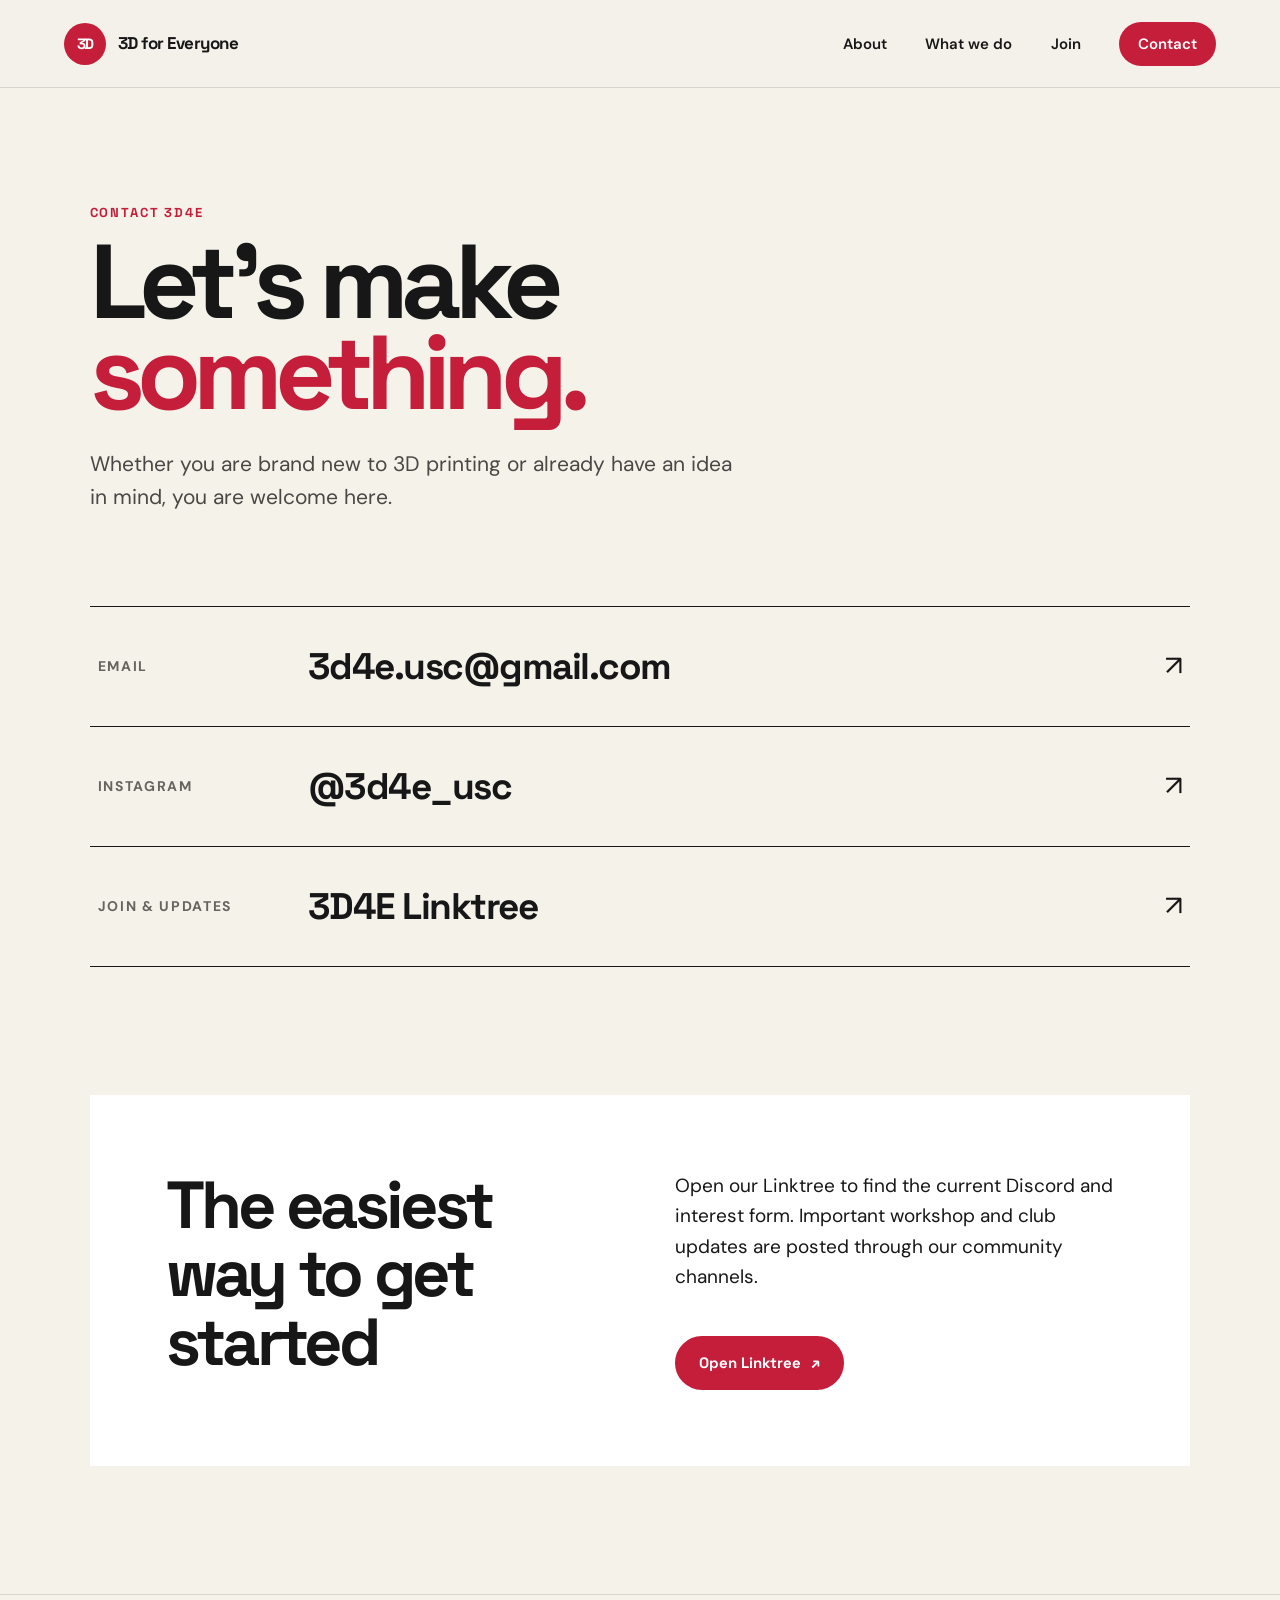
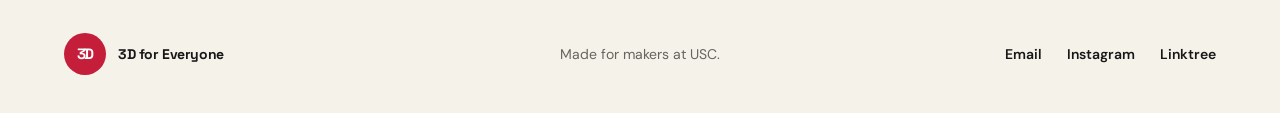
==== contact.html @ c7e0b7c1 "Updated Code" ====
<!doctype html>
<html lang="en">
<head>
  <meta charset="utf-8">
  <meta name="viewport" content="width=device-width, initial-scale=1">
  <meta name="description" content="Contact and join 3D for Everyone at USC.">
  <title>Contact | 3D for Everyone at USC</title>
  <link rel="preconnect" href="https://fonts.googleapis.com">
  <link rel="preconnect" href="https://fonts.gstatic.com" crossorigin>
  <link href="https://fonts.googleapis.com/css2?family=DM+Sans:wght@400;500;600;700&family=Space+Grotesk:wght@500;600;700&display=swap" rel="stylesheet">
  <link rel="stylesheet" href="styles.css">
</head>
<body>
  <header class="site-header">
    <a class="brand" href="index.html" aria-label="3D for Everyone home">
      <span class="brand-mark" aria-hidden="true">3D</span>
      <span>3D for Everyone</span>
    </a>
    <nav aria-label="Main navigation">
      <a href="index.html#about">About</a>
      <a href="index.html#what-we-do">What we do</a>
      <a href="index.html#join">Join</a>
      <a class="nav-cta active" href="contact.html" aria-current="page">Contact</a>
    </nav>
  </header>

  <main class="contact-main">
    <section class="contact-hero">
      <p class="eyebrow">Contact 3D4E</p>
      <h1>Let’s make<br><span>something.</span></h1>
      <p>Whether you are brand new to 3D printing or already have an idea in mind, you are welcome here.</p>
    </section>

    <section class="contact-grid" aria-label="Contact options">
      <a class="contact-card" href="mailto:3d4e.usc@gmail.com">
        <span class="contact-label">Email</span>
        <strong>3d4e.usc@gmail.com</strong>
        <span class="arrow" aria-hidden="true">↗</span>
      </a>
      <a class="contact-card" href="https://www.instagram.com/3d4e_usc/" target="_blank" rel="noopener noreferrer">
        <span class="contact-label">Instagram</span>
        <strong>@3d4e_usc</strong>
        <span class="arrow" aria-hidden="true">↗</span>
      </a>
      <a class="contact-card" href="https://linktr.ee/3d4e_at_usc" target="_blank" rel="noopener noreferrer">
        <span class="contact-label">Join & updates</span>
        <strong>3D4E Linktree</strong>
        <span class="arrow" aria-hidden="true">↗</span>
      </a>
    </section>

    <section class="contact-note">
      <h2>The easiest way to get started</h2>
      <p>Open our Linktree to find the current Discord and interest form. Important workshop and club updates are posted through our community channels.</p>
      <a class="button button-primary" href="https://linktr.ee/3d4e_at_usc" target="_blank" rel="noopener noreferrer">Open Linktree <span aria-hidden="true">↗</span></a>
    </section>
  </main>

  <footer>
    <a class="brand footer-brand" href="index.html"><span class="brand-mark" aria-hidden="true">3D</span><span>3D for Everyone</span></a>
    <p>Made for makers at USC.</p>
    <div class="footer-links">
      <a href="mailto:3d4e.usc@gmail.com">Email</a>
      <a href="https://www.instagram.com/3d4e_usc/" target="_blank" rel="noopener noreferrer">Instagram</a>
      <a href="https://linktr.ee/3d4e_at_usc" target="_blank" rel="noopener noreferrer">Linktree</a>
    </div>
  </footer>
</body>
</html>
---- styles.css ----
:root {
  --red: #c41e3a;
  --red-bright: #e42d3e;
  --ink: #171717;
  --cream: #f5f2ea;
  --white: #ffffff;
  --line: #d9d5cc;
  --muted: #66645f;
}

* { box-sizing: border-box; }
html { scroll-behavior: smooth; }
body {
  margin: 0;
  background: var(--cream);
  color: var(--ink);
  font-family: "DM Sans", Arial, sans-serif;
  font-size: 17px;
  line-height: 1.6;
}

a { color: inherit; }
h1, h2, h3, p { margin-top: 0; }
h1, h2, h3, .brand, .button { font-family: "Space Grotesk", Arial, sans-serif; }

.site-header {
  min-height: 88px;
  padding: 20px clamp(24px, 5vw, 76px);
  display: flex;
  align-items: center;
  justify-content: space-between;
  gap: 24px;
  border-bottom: 1px solid var(--line);
  background: rgba(245, 242, 234, .95);
}

.brand {
  display: inline-flex;
  align-items: center;
  gap: 12px;
  color: var(--ink);
  font-weight: 700;
  text-decoration: none;
  letter-spacing: -.03em;
}

.brand-mark {
  width: 42px;
  height: 42px;
  display: grid;
  place-items: center;
  color: var(--white);
  background: var(--red);
  font-size: 15px;
  border-radius: 50%;
  letter-spacing: -.08em;
}

nav { display: flex; align-items: center; gap: clamp(18px, 3vw, 42px); }
nav a { font-weight: 600; text-decoration: none; font-size: 15px; }
nav a:not(.nav-cta):hover { color: var(--red); }
.nav-cta { padding: 10px 19px; color: var(--white); background: var(--ink); border-radius: 999px; }
.nav-cta:hover, .nav-cta.active { background: var(--red); }

.hero {
  min-height: calc(100vh - 88px);
  display: grid;
  grid-template-columns: 1.08fr .92fr;
}

.hero-copy {
  padding: clamp(64px, 9vw, 130px) clamp(30px, 7vw, 104px);
  display: flex;
  flex-direction: column;
  justify-content: center;
}

.eyebrow, .section-number {
  color: var(--red);
  font-family: "Space Grotesk", Arial, sans-serif;
  font-size: 13px;
  font-weight: 700;
  letter-spacing: .14em;
  text-transform: uppercase;
}

.hero h1, .contact-hero h1 {
  margin-bottom: 28px;
  font-size: clamp(58px, 8.2vw, 124px);
  line-height: .87;
  letter-spacing: -.075em;
}

.hero h1 span, .contact-hero h1 span { color: var(--red); }
.hero-lede { max-width: 630px; color: #484743; font-size: clamp(18px, 2vw, 23px); line-height: 1.45; }
.button-row { margin-top: 18px; display: flex; flex-wrap: wrap; gap: 12px; }

.button {
  display: inline-flex;
  align-items: center;
  justify-content: center;
  gap: 10px;
  min-height: 52px;
  padding: 13px 22px;
  border: 2px solid var(--ink);
  border-radius: 999px;
  font-size: 15px;
  font-weight: 700;
  text-decoration: none;
  transition: transform .18s ease, background .18s ease;
}
.button:hover { transform: translateY(-2px); }
.button-primary { border-color: var(--red); color: var(--white); background: var(--red); }
.button-primary:hover { background: #a9152e; }
.button-secondary { background: transparent; }
.button-secondary:hover { color: var(--white); background: var(--ink); }

.hero-art {
  min-height: 650px;
  position: relative;
  overflow: hidden;
  display: grid;
  place-items: center;
  background: var(--red);
}
.hero-art::before, .hero-art::after {
  content: "";
  position: absolute;
  width: 320px;
  height: 320px;
  border: 1px solid rgba(255,255,255,.28);
  border-radius: 50%;
}
.hero-art::before { top: -125px; right: -90px; }
.hero-art::after { bottom: -160px; left: -90px; width: 420px; height: 420px; }
.hero-art > p { position: absolute; right: 32px; bottom: 22px; color: rgba(255,255,255,.8); font-size: 13px; letter-spacing: .08em; text-transform: uppercase; }

.printer-frame {
  width: min(70%, 420px);
  aspect-ratio: .84;
  position: relative;
  border: 16px solid var(--ink);
  border-top-width: 26px;
  box-shadow: 22px 24px 0 rgba(0,0,0,.12);
}
.printer-top { position: absolute; left: 8%; right: 8%; top: 5%; height: 3%; background: var(--white); opacity: .8; }
.printer-rail { position: absolute; left: 0; right: 0; top: 30%; height: 13px; background: var(--ink); }
.printer-head { position: absolute; left: 42%; top: 25%; width: 60px; height: 66px; background: var(--ink); }
.printer-head::after { content: ""; position: absolute; left: 26px; top: 100%; width: 8px; height: 50px; background: var(--ink); }
.printer-bed { position: absolute; left: 8%; right: 8%; bottom: 11%; height: 16px; background: var(--ink); transform: perspective(100px) rotateX(8deg); }
.print-object { position: absolute; left: 28%; right: 28%; bottom: calc(11% + 16px); height: 26%; display: grid; grid-template-columns: 1fr 1fr; gap: 5px; }
.print-object span { background: var(--white); }
.print-object span:first-child { border-radius: 30px 0 0; }
.print-object span:nth-child(2) { border-radius: 0 30px 0 0; }

.section { padding: clamp(72px, 10vw, 150px) clamp(24px, 7vw, 104px); }
.intro { display: grid; grid-template-columns: minmax(180px, .45fr) 1.55fr; gap: 48px; border-bottom: 1px solid var(--line); }
.intro h2, .section-heading h2, .lab-copy h2, .join-section h2, .contact-note h2 {
  margin-bottom: 30px;
  font-size: clamp(38px, 5.2vw, 72px);
  line-height: 1.03;
  letter-spacing: -.055em;
}
.intro > div p { max-width: 900px; font-size: clamp(20px, 2.3vw, 29px); line-height: 1.5; }

.activities { background: var(--white); }
.section-heading { display: grid; grid-template-columns: minmax(180px, .45fr) 1.55fr; gap: 48px; align-items: start; }
.card-grid { margin-top: 50px; display: grid; grid-template-columns: repeat(3, 1fr); gap: 16px; }
.info-card { min-height: 460px; padding: clamp(28px, 3.5vw, 48px); display: flex; flex-direction: column; border: 1px solid var(--line); }
.card-icon { font-family: "Space Grotesk", sans-serif; font-size: 13px; font-weight: 700; opacity: .72; }
.info-card h3 { margin: auto 0 20px; font-size: clamp(26px, 2.8vw, 39px); line-height: 1.05; letter-spacing: -.045em; }
.info-card p { font-size: 16px; }
.card-note { margin-top: auto; padding-top: 24px; border-top: 1px solid currentColor; opacity: .76; }
.red-card { color: var(--white); background: var(--red); border-color: var(--red); }
.dark-card { color: var(--white); background: var(--ink); border-color: var(--ink); }
.light-card { background: var(--cream); }

.lab-section { display: grid; grid-template-columns: .9fr 1.1fr; gap: clamp(50px, 9vw, 140px); align-items: center; }
.lab-stat { min-height: 540px; padding: 36px; display: flex; flex-direction: column; justify-content: center; color: var(--white); background: var(--ink); }
.lab-stat strong { color: var(--red-bright); font-family: "Space Grotesk", sans-serif; font-size: clamp(110px, 16vw, 220px); line-height: .8; letter-spacing: -.08em; }
.lab-stat span { max-width: 230px; margin-top: 34px; font-family: "Space Grotesk", sans-serif; font-size: 24px; font-weight: 600; line-height: 1.15; }
.lab-copy > p:not(.section-number) { max-width: 660px; font-size: 19px; }
.check-list { padding: 0; margin: 34px 0 0; display: grid; grid-template-columns: 1fr 1fr; gap: 14px 28px; list-style: none; }
.check-list li { padding: 13px 0 13px 26px; position: relative; border-top: 1px solid var(--line); }
.check-list li::before { content: "+"; position: absolute; left: 0; color: var(--red); font-weight: 700; }

.join-section { padding: clamp(72px, 10vw, 150px) clamp(24px, 7vw, 104px); display: grid; grid-template-columns: 1.25fr .75fr; gap: 70px; color: var(--white); background: var(--red); }
.join-section .eyebrow { color: var(--white); opacity: .8; }
.join-section h2 { margin-bottom: 0; }
.join-details ul { margin: 0 0 36px; padding: 0; list-style: none; }
.join-details li { padding: 12px 0; border-bottom: 1px solid rgba(255,255,255,.35); font-weight: 600; }
.button-light { color: var(--ink); background: var(--white); border-color: var(--white); }
.button-light:hover { color: var(--white); background: var(--ink); border-color: var(--ink); }

footer { padding: 38px clamp(24px, 5vw, 76px); display: grid; grid-template-columns: 1fr auto 1fr; align-items: center; gap: 30px; border-top: 1px solid var(--line); font-size: 14px; }
footer p { margin: 0; color: var(--muted); }
.footer-links { display: flex; justify-content: flex-end; gap: 25px; }
.footer-links a { font-weight: 600; text-decoration: none; }
.footer-links a:hover { color: var(--red); }

.contact-main { min-height: calc(100vh - 88px); }
.contact-hero { padding: clamp(70px, 9vw, 130px) clamp(24px, 7vw, 104px) 70px; }
.contact-hero h1 { max-width: 950px; }
.contact-hero > p:last-child { max-width: 650px; font-size: 21px; color: #494844; }
.contact-grid { margin: 0 clamp(24px, 7vw, 104px); border-top: 1px solid var(--ink); }
.contact-card { min-height: 120px; padding: 25px 8px; display: grid; grid-template-columns: 180px 1fr auto; align-items: center; gap: 30px; border-bottom: 1px solid var(--ink); text-decoration: none; transition: color .2s, padding .2s; }
.contact-card:hover { padding-left: 20px; color: var(--red); }
.contact-label { color: var(--muted); font-size: 14px; font-weight: 700; text-transform: uppercase; letter-spacing: .12em; }
.contact-card strong { font-family: "Space Grotesk", sans-serif; font-size: clamp(22px, 3vw, 37px); letter-spacing: -.04em; }
.arrow { font-size: 28px; }
.contact-note { margin: clamp(80px, 10vw, 145px) clamp(24px, 7vw, 104px); padding: clamp(36px, 6vw, 76px); display: grid; grid-template-columns: 1fr 1fr; gap: 25px 70px; align-items: start; background: var(--white); }
.contact-note h2 { grid-row: span 2; margin: 0; }
.contact-note p { font-size: 19px; }
.contact-note .button { justify-self: start; }

@media (max-width: 900px) {
  .hero { grid-template-columns: 1fr; }
  .hero-art { min-height: 600px; }
  .intro, .section-heading, .lab-section, .join-section, .contact-note { grid-template-columns: 1fr; }
  .card-grid { grid-template-columns: 1fr; }
  .info-card { min-height: 360px; }
  .check-list { grid-template-columns: 1fr; }
  footer { grid-template-columns: 1fr; }
  .footer-links { justify-content: flex-start; }
  .contact-note h2 { grid-row: auto; }
}

@media (max-width: 650px) {
  body { font-size: 16px; }
  .site-header { align-items: flex-start; flex-direction: column; }
  nav { width: 100%; overflow-x: auto; gap: 22px; padding-bottom: 2px; }
  nav a { white-space: nowrap; }
  .hero { min-height: auto; }
  .hero-copy { padding-top: 70px; padding-bottom: 75px; }
  .hero-art { min-height: 480px; }
  .printer-frame { width: 72%; border-width: 12px; border-top-width: 20px; }
  .intro, .section-heading { gap: 14px; }
  .lab-stat { min-height: 390px; }
  .join-section { gap: 45px; }
  .contact-card { grid-template-columns: 1fr auto; gap: 4px 16px; }
  .contact-label { grid-column: 1 / -1; }
  .footer-brand span:last-child { display: inline; }
}

@media (prefers-reduced-motion: reduce) {
  html { scroll-behavior: auto; }
  .button, .contact-card { transition: none; }
}
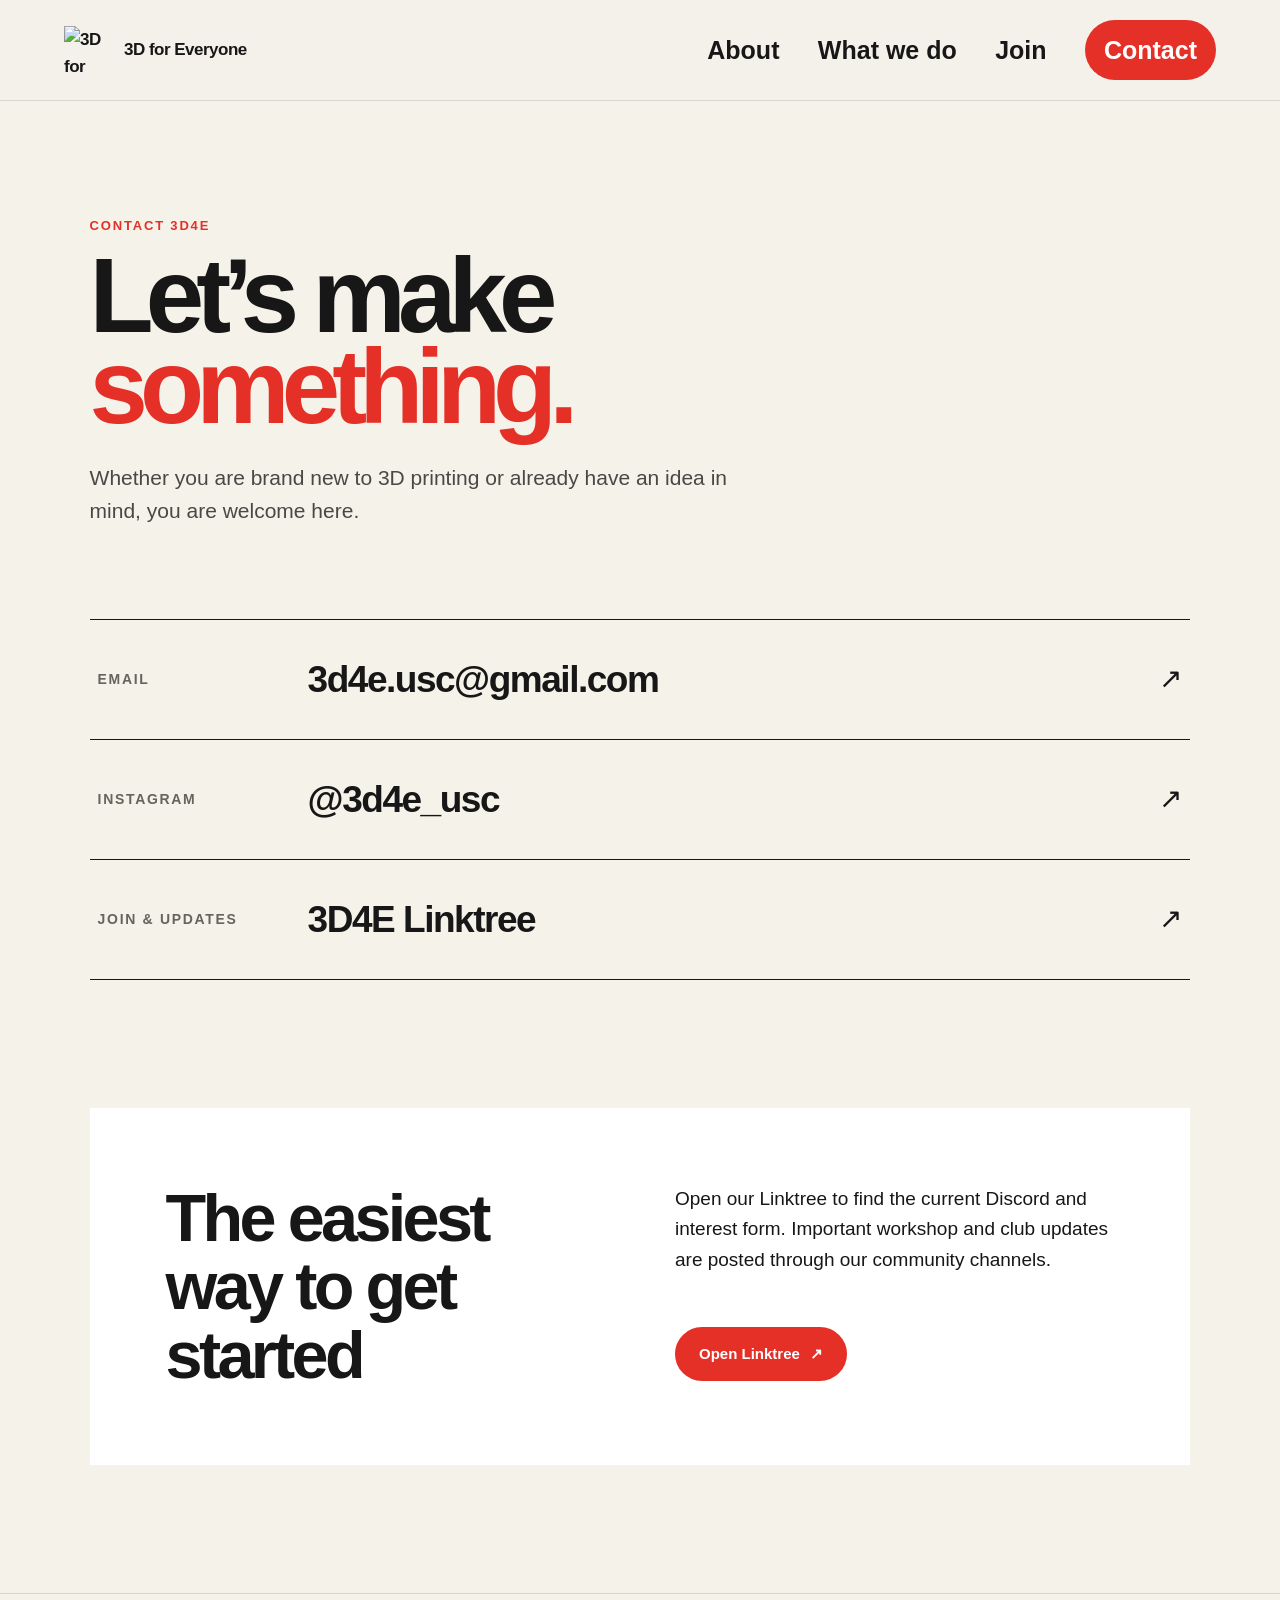
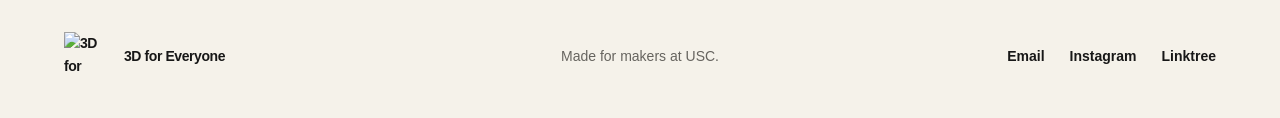
==== commit 8b9f27da: "Updated Logo" ====
--- a/contact.html
+++ b/contact.html
@@ -5,15 +5,12 @@
   <meta name="viewport" content="width=device-width, initial-scale=1">
   <meta name="description" content="Contact and join 3D for Everyone at USC.">
   <title>Contact | 3D for Everyone at USC</title>
-  <link rel="preconnect" href="https://fonts.googleapis.com">
-  <link rel="preconnect" href="https://fonts.gstatic.com" crossorigin>
-  <link href="https://fonts.googleapis.com/css2?family=DM+Sans:wght@400;500;600;700&family=Space+Grotesk:wght@500;600;700&display=swap" rel="stylesheet">
   <link rel="stylesheet" href="styles.css">
 </head>
 <body>
   <header class="site-header">
     <a class="brand" href="index.html" aria-label="3D for Everyone home">
-      <span class="brand-mark" aria-hidden="true">3D</span>
+      <img class="brand-logo" src="images/logo.png" alt="3D for Everyone logo">
       <span>3D for Everyone</span>
     </a>
     <nav aria-label="Main navigation">
@@ -57,7 +54,7 @@
   </main>
 
   <footer>
-    <a class="brand footer-brand" href="index.html"><span class="brand-mark" aria-hidden="true">3D</span><span>3D for Everyone</span></a>
+    <a class="brand footer-brand" href="index.html"><img class="brand-logo" src="images/logo.png" alt="3D for Everyone logo"><span>3D for Everyone</span></a>
     <p>Made for makers at USC.</p>
     <div class="footer-links">
       <a href="mailto:3d4e.usc@gmail.com">Email</a>
--- a/styles.css
+++ b/styles.css
@@ -1,6 +1,6 @@
 :root {
-  --red: #c41e3a;
-  --red-bright: #e42d3e;
+  --red: #e43027;
+  --red-bright: #e33229;
   --ink: #171717;
   --cream: #f5f2ea;
   --white: #ffffff;
@@ -8,8 +8,14 @@
   --muted: #66645f;
 }
 
-* { box-sizing: border-box; }
-html { scroll-behavior: smooth; }
+* {
+  box-sizing: border-box;
+}
+
+html {
+  scroll-behavior: smooth;
+}
+
 body {
   margin: 0;
   background: var(--cream);
@@ -19,9 +25,24 @@
   line-height: 1.6;
 }
 
-a { color: inherit; }
-h1, h2, h3, p { margin-top: 0; }
-h1, h2, h3, .brand, .button { font-family: "Space Grotesk", Arial, sans-serif; }
+a {
+  color: inherit;
+}
+
+h1,
+h2,
+h3,
+p {
+  margin-top: 0;
+}
+
+h1,
+h2,
+h3,
+.brand,
+.button {
+  font-family: "Space Grotesk", Arial, sans-serif;
+}
 
 .site-header {
   min-height: 88px;
@@ -56,11 +77,39 @@
   letter-spacing: -.08em;
 }
 
-nav { display: flex; align-items: center; gap: clamp(18px, 3vw, 42px); }
-nav a { font-weight: 600; text-decoration: none; font-size: 15px; }
-nav a:not(.nav-cta):hover { color: var(--red); }
-.nav-cta { padding: 10px 19px; color: var(--white); background: var(--ink); border-radius: 999px; }
-.nav-cta:hover, .nav-cta.active { background: var(--red); }
+.brand-logo {
+  width: 48px;
+  height: 48px;
+  object-fit: contain;
+}
+
+nav {
+  display: flex;
+  align-items: center;
+  gap: clamp(18px, 3vw, 42px);
+}
+
+nav a {
+  font-weight: 600;
+  text-decoration: none;
+  font-size: 25px;
+}
+
+nav a:not(.nav-cta):hover {
+  color: var(--red);
+}
+
+.nav-cta {
+  padding: 10px 19px;
+  color: var(--white);
+  background: var(--ink);
+  border-radius: 999px;
+}
+
+.nav-cta:hover,
+.nav-cta.active {
+  background: var(--red);
+}
 
 .hero {
   min-height: calc(100vh - 88px);
@@ -75,7 +124,8 @@
   justify-content: center;
 }
 
-.eyebrow, .section-number {
+.eyebrow,
+.section-number {
   color: var(--red);
   font-family: "Space Grotesk", Arial, sans-serif;
   font-size: 13px;
@@ -84,16 +134,32 @@
   text-transform: uppercase;
 }
 
-.hero h1, .contact-hero h1 {
+.hero h1,
+.contact-hero h1 {
   margin-bottom: 28px;
   font-size: clamp(58px, 8.2vw, 124px);
   line-height: .87;
   letter-spacing: -.075em;
 }
 
-.hero h1 span, .contact-hero h1 span { color: var(--red); }
-.hero-lede { max-width: 630px; color: #484743; font-size: clamp(18px, 2vw, 23px); line-height: 1.45; }
-.button-row { margin-top: 18px; display: flex; flex-wrap: wrap; gap: 12px; }
+.hero h1 span,
+.contact-hero h1 span {
+  color: var(--red);
+}
+
+.hero-lede {
+  max-width: 630px;
+  color: #484743;
+  font-size: clamp(18px, 2vw, 23px);
+  line-height: 1.45;
+}
+
+.button-row {
+  margin-top: 18px;
+  display: flex;
+  flex-wrap: wrap;
+  gap: 12px;
+}
 
 .button {
   display: inline-flex;
@@ -109,11 +175,29 @@
   text-decoration: none;
   transition: transform .18s ease, background .18s ease;
 }
-.button:hover { transform: translateY(-2px); }
-.button-primary { border-color: var(--red); color: var(--white); background: var(--red); }
-.button-primary:hover { background: #a9152e; }
-.button-secondary { background: transparent; }
-.button-secondary:hover { color: var(--white); background: var(--ink); }
+
+.button:hover {
+  transform: translateY(-2px);
+}
+
+.button-primary {
+  border-color: var(--red);
+  color: var(--white);
+  background: var(--red);
+}
+
+.button-primary:hover {
+  background: #a9152e;
+}
+
+.button-secondary {
+  background: transparent;
+}
+
+.button-secondary:hover {
+  color: var(--white);
+  background: var(--ink);
+}
 
 .hero-art {
   min-height: 650px;
@@ -123,17 +207,38 @@
   place-items: center;
   background: var(--red);
 }
-.hero-art::before, .hero-art::after {
+
+.hero-art::before,
+.hero-art::after {
   content: "";
   position: absolute;
   width: 320px;
   height: 320px;
-  border: 1px solid rgba(255,255,255,.28);
+  border: 1px solid rgba(255, 255, 255, .28);
   border-radius: 50%;
 }
-.hero-art::before { top: -125px; right: -90px; }
-.hero-art::after { bottom: -160px; left: -90px; width: 420px; height: 420px; }
-.hero-art > p { position: absolute; right: 32px; bottom: 22px; color: rgba(255,255,255,.8); font-size: 13px; letter-spacing: .08em; text-transform: uppercase; }
+
+.hero-art::before {
+  top: -125px;
+  right: -90px;
+}
+
+.hero-art::after {
+  bottom: -160px;
+  left: -90px;
+  width: 420px;
+  height: 420px;
+}
+
+.hero-art>p {
+  position: absolute;
+  right: 32px;
+  bottom: 22px;
+  color: rgba(255, 255, 255, .8);
+  font-size: 13px;
+  letter-spacing: .08em;
+  text-transform: uppercase;
+}
 
 .printer-frame {
   width: min(70%, 420px);
@@ -141,108 +246,506 @@
   position: relative;
   border: 16px solid var(--ink);
   border-top-width: 26px;
-  box-shadow: 22px 24px 0 rgba(0,0,0,.12);
-}
-.printer-top { position: absolute; left: 8%; right: 8%; top: 5%; height: 3%; background: var(--white); opacity: .8; }
-.printer-rail { position: absolute; left: 0; right: 0; top: 30%; height: 13px; background: var(--ink); }
-.printer-head { position: absolute; left: 42%; top: 25%; width: 60px; height: 66px; background: var(--ink); }
-.printer-head::after { content: ""; position: absolute; left: 26px; top: 100%; width: 8px; height: 50px; background: var(--ink); }
-.printer-bed { position: absolute; left: 8%; right: 8%; bottom: 11%; height: 16px; background: var(--ink); transform: perspective(100px) rotateX(8deg); }
-.print-object { position: absolute; left: 28%; right: 28%; bottom: calc(11% + 16px); height: 26%; display: grid; grid-template-columns: 1fr 1fr; gap: 5px; }
-.print-object span { background: var(--white); }
-.print-object span:first-child { border-radius: 30px 0 0; }
-.print-object span:nth-child(2) { border-radius: 0 30px 0 0; }
-
-.section { padding: clamp(72px, 10vw, 150px) clamp(24px, 7vw, 104px); }
-.intro { display: grid; grid-template-columns: minmax(180px, .45fr) 1.55fr; gap: 48px; border-bottom: 1px solid var(--line); }
-.intro h2, .section-heading h2, .lab-copy h2, .join-section h2, .contact-note h2 {
+  box-shadow: 22px 24px 0 rgba(0, 0, 0, .12);
+}
+
+.printer-top {
+  position: absolute;
+  left: 8%;
+  right: 8%;
+  top: 5%;
+  height: 3%;
+  background: var(--white);
+  opacity: .8;
+}
+
+.printer-rail {
+  position: absolute;
+  left: 0;
+  right: 0;
+  top: 30%;
+  height: 13px;
+  background: var(--ink);
+}
+
+.printer-head {
+  position: absolute;
+  left: 42%;
+  top: 25%;
+  width: 60px;
+  height: 66px;
+  background: var(--ink);
+}
+
+.printer-head::after {
+  content: "";
+  position: absolute;
+  left: 26px;
+  top: 100%;
+  width: 8px;
+  height: 50px;
+  background: var(--ink);
+}
+
+.printer-bed {
+  position: absolute;
+  left: 8%;
+  right: 8%;
+  bottom: 11%;
+  height: 16px;
+  background: var(--ink);
+  transform: perspective(100px) rotateX(8deg);
+}
+
+.print-object {
+  position: absolute;
+  left: 28%;
+  right: 28%;
+  bottom: calc(11% + 16px);
+  height: 26%;
+  display: grid;
+  grid-template-columns: 1fr 1fr;
+  gap: 5px;
+}
+
+.print-object span {
+  background: var(--white);
+}
+
+.print-object span:first-child {
+  border-radius: 30px 0 0;
+}
+
+.print-object span:nth-child(2) {
+  border-radius: 0 30px 0 0;
+}
+
+.section {
+  padding: clamp(72px, 10vw, 150px) clamp(24px, 7vw, 104px);
+}
+
+.intro {
+  display: grid;
+  grid-template-columns: minmax(180px, .45fr) 1.55fr;
+  gap: 48px;
+  border-bottom: 1px solid var(--line);
+}
+
+.intro h2,
+.section-heading h2,
+.lab-copy h2,
+.join-section h2,
+.contact-note h2 {
   margin-bottom: 30px;
   font-size: clamp(38px, 5.2vw, 72px);
   line-height: 1.03;
   letter-spacing: -.055em;
 }
-.intro > div p { max-width: 900px; font-size: clamp(20px, 2.3vw, 29px); line-height: 1.5; }
-
-.activities { background: var(--white); }
-.section-heading { display: grid; grid-template-columns: minmax(180px, .45fr) 1.55fr; gap: 48px; align-items: start; }
-.card-grid { margin-top: 50px; display: grid; grid-template-columns: repeat(3, 1fr); gap: 16px; }
-.info-card { min-height: 460px; padding: clamp(28px, 3.5vw, 48px); display: flex; flex-direction: column; border: 1px solid var(--line); }
-.card-icon { font-family: "Space Grotesk", sans-serif; font-size: 13px; font-weight: 700; opacity: .72; }
-.info-card h3 { margin: auto 0 20px; font-size: clamp(26px, 2.8vw, 39px); line-height: 1.05; letter-spacing: -.045em; }
-.info-card p { font-size: 16px; }
-.card-note { margin-top: auto; padding-top: 24px; border-top: 1px solid currentColor; opacity: .76; }
-.red-card { color: var(--white); background: var(--red); border-color: var(--red); }
-.dark-card { color: var(--white); background: var(--ink); border-color: var(--ink); }
-.light-card { background: var(--cream); }
-
-.lab-section { display: grid; grid-template-columns: .9fr 1.1fr; gap: clamp(50px, 9vw, 140px); align-items: center; }
-.lab-stat { min-height: 540px; padding: 36px; display: flex; flex-direction: column; justify-content: center; color: var(--white); background: var(--ink); }
-.lab-stat strong { color: var(--red-bright); font-family: "Space Grotesk", sans-serif; font-size: clamp(110px, 16vw, 220px); line-height: .8; letter-spacing: -.08em; }
-.lab-stat span { max-width: 230px; margin-top: 34px; font-family: "Space Grotesk", sans-serif; font-size: 24px; font-weight: 600; line-height: 1.15; }
-.lab-copy > p:not(.section-number) { max-width: 660px; font-size: 19px; }
-.check-list { padding: 0; margin: 34px 0 0; display: grid; grid-template-columns: 1fr 1fr; gap: 14px 28px; list-style: none; }
-.check-list li { padding: 13px 0 13px 26px; position: relative; border-top: 1px solid var(--line); }
-.check-list li::before { content: "+"; position: absolute; left: 0; color: var(--red); font-weight: 700; }
-
-.join-section { padding: clamp(72px, 10vw, 150px) clamp(24px, 7vw, 104px); display: grid; grid-template-columns: 1.25fr .75fr; gap: 70px; color: var(--white); background: var(--red); }
-.join-section .eyebrow { color: var(--white); opacity: .8; }
-.join-section h2 { margin-bottom: 0; }
-.join-details ul { margin: 0 0 36px; padding: 0; list-style: none; }
-.join-details li { padding: 12px 0; border-bottom: 1px solid rgba(255,255,255,.35); font-weight: 600; }
-.button-light { color: var(--ink); background: var(--white); border-color: var(--white); }
-.button-light:hover { color: var(--white); background: var(--ink); border-color: var(--ink); }
-
-footer { padding: 38px clamp(24px, 5vw, 76px); display: grid; grid-template-columns: 1fr auto 1fr; align-items: center; gap: 30px; border-top: 1px solid var(--line); font-size: 14px; }
-footer p { margin: 0; color: var(--muted); }
-.footer-links { display: flex; justify-content: flex-end; gap: 25px; }
-.footer-links a { font-weight: 600; text-decoration: none; }
-.footer-links a:hover { color: var(--red); }
-
-.contact-main { min-height: calc(100vh - 88px); }
-.contact-hero { padding: clamp(70px, 9vw, 130px) clamp(24px, 7vw, 104px) 70px; }
-.contact-hero h1 { max-width: 950px; }
-.contact-hero > p:last-child { max-width: 650px; font-size: 21px; color: #494844; }
-.contact-grid { margin: 0 clamp(24px, 7vw, 104px); border-top: 1px solid var(--ink); }
-.contact-card { min-height: 120px; padding: 25px 8px; display: grid; grid-template-columns: 180px 1fr auto; align-items: center; gap: 30px; border-bottom: 1px solid var(--ink); text-decoration: none; transition: color .2s, padding .2s; }
-.contact-card:hover { padding-left: 20px; color: var(--red); }
-.contact-label { color: var(--muted); font-size: 14px; font-weight: 700; text-transform: uppercase; letter-spacing: .12em; }
-.contact-card strong { font-family: "Space Grotesk", sans-serif; font-size: clamp(22px, 3vw, 37px); letter-spacing: -.04em; }
-.arrow { font-size: 28px; }
-.contact-note { margin: clamp(80px, 10vw, 145px) clamp(24px, 7vw, 104px); padding: clamp(36px, 6vw, 76px); display: grid; grid-template-columns: 1fr 1fr; gap: 25px 70px; align-items: start; background: var(--white); }
-.contact-note h2 { grid-row: span 2; margin: 0; }
-.contact-note p { font-size: 19px; }
-.contact-note .button { justify-self: start; }
+
+.intro>div p {
+  max-width: 900px;
+  font-size: clamp(20px, 2.3vw, 29px);
+  line-height: 1.5;
+}
+
+.activities {
+  background: var(--white);
+}
+
+.section-heading {
+  display: grid;
+  grid-template-columns: minmax(180px, .45fr) 1.55fr;
+  gap: 48px;
+  align-items: start;
+}
+
+.card-grid {
+  margin-top: 50px;
+  display: grid;
+  grid-template-columns: repeat(3, 1fr);
+  gap: 16px;
+}
+
+.info-card {
+  min-height: 460px;
+  padding: clamp(28px, 3.5vw, 48px);
+  display: flex;
+  flex-direction: column;
+  border: 1px solid var(--line);
+}
+
+.card-icon {
+  font-family: "Space Grotesk", sans-serif;
+  font-size: 13px;
+  font-weight: 700;
+  opacity: .72;
+}
+
+.info-card h3 {
+  margin: auto 0 20px;
+  font-size: clamp(26px, 2.8vw, 39px);
+  line-height: 1.05;
+  letter-spacing: -.045em;
+}
+
+.info-card p {
+  font-size: 16px;
+}
+
+.card-note {
+  margin-top: auto;
+  padding-top: 24px;
+  border-top: 1px solid currentColor;
+  opacity: .76;
+}
+
+.red-card {
+  color: var(--white);
+  background: var(--red);
+  border-color: var(--red);
+}
+
+.dark-card {
+  color: var(--white);
+  background: var(--ink);
+  border-color: var(--ink);
+}
+
+.light-card {
+  background: var(--cream);
+}
+
+.lab-section {
+  display: grid;
+  grid-template-columns: .9fr 1.1fr;
+  gap: clamp(50px, 9vw, 140px);
+  align-items: center;
+}
+
+.lab-stat {
+  min-height: 540px;
+  padding: 36px;
+  display: flex;
+  flex-direction: column;
+  justify-content: center;
+  color: var(--white);
+  background: var(--ink);
+}
+
+.lab-stat strong {
+  color: var(--red-bright);
+  font-family: "Space Grotesk", sans-serif;
+  font-size: clamp(110px, 16vw, 220px);
+  line-height: .8;
+  letter-spacing: -.08em;
+}
+
+.lab-stat span {
+  max-width: 230px;
+  margin-top: 34px;
+  font-family: "Space Grotesk", sans-serif;
+  font-size: 24px;
+  font-weight: 600;
+  line-height: 1.15;
+}
+
+.lab-copy>p:not(.section-number) {
+  max-width: 660px;
+  font-size: 19px;
+}
+
+.check-list {
+  padding: 0;
+  margin: 34px 0 0;
+  display: grid;
+  grid-template-columns: 1fr 1fr;
+  gap: 14px 28px;
+  list-style: none;
+}
+
+.check-list li {
+  padding: 13px 0 13px 26px;
+  position: relative;
+  border-top: 1px solid var(--line);
+}
+
+.check-list li::before {
+  content: "+";
+  position: absolute;
+  left: 0;
+  color: var(--red);
+  font-weight: 700;
+}
+
+.join-section {
+  padding: clamp(72px, 10vw, 150px) clamp(24px, 7vw, 104px);
+  display: grid;
+  grid-template-columns: 1.25fr .75fr;
+  gap: 70px;
+  color: var(--white);
+  background: var(--red);
+}
+
+.join-section .eyebrow {
+  color: var(--white);
+  opacity: .8;
+}
+
+.join-section h2 {
+  margin-bottom: 0;
+}
+
+.join-details ul {
+  margin: 0 0 36px;
+  padding: 0;
+  list-style: none;
+}
+
+.join-details li {
+  padding: 12px 0;
+  border-bottom: 1px solid rgba(255, 255, 255, .35);
+  font-weight: 600;
+}
+
+.button-light {
+  color: var(--ink);
+  background: var(--white);
+  border-color: var(--white);
+}
+
+.button-light:hover {
+  color: var(--white);
+  background: var(--ink);
+  border-color: var(--ink);
+}
+
+footer {
+  padding: 38px clamp(24px, 5vw, 76px);
+  display: grid;
+  grid-template-columns: 1fr auto 1fr;
+  align-items: center;
+  gap: 30px;
+  border-top: 1px solid var(--line);
+  font-size: 14px;
+}
+
+footer p {
+  margin: 0;
+  color: var(--muted);
+}
+
+.footer-links {
+  display: flex;
+  justify-content: flex-end;
+  gap: 25px;
+}
+
+.footer-links a {
+  font-weight: 600;
+  text-decoration: none;
+}
+
+.footer-links a:hover {
+  color: var(--red);
+}
+
+.contact-main {
+  min-height: calc(100vh - 88px);
+}
+
+.contact-hero {
+  padding: clamp(70px, 9vw, 130px) clamp(24px, 7vw, 104px) 70px;
+}
+
+.contact-hero h1 {
+  max-width: 950px;
+}
+
+.contact-hero>p:last-child {
+  max-width: 650px;
+  font-size: 21px;
+  color: #494844;
+}
+
+.contact-grid {
+  margin: 0 clamp(24px, 7vw, 104px);
+  border-top: 1px solid var(--ink);
+}
+
+.contact-card {
+  min-height: 120px;
+  padding: 25px 8px;
+  display: grid;
+  grid-template-columns: 180px 1fr auto;
+  align-items: center;
+  gap: 30px;
+  border-bottom: 1px solid var(--ink);
+  text-decoration: none;
+  transition: color .2s, padding .2s;
+}
+
+.contact-card:hover {
+  padding-left: 20px;
+  color: var(--red);
+}
+
+.contact-label {
+  color: var(--muted);
+  font-size: 14px;
+  font-weight: 700;
+  text-transform: uppercase;
+  letter-spacing: .12em;
+}
+
+.contact-card strong {
+  font-family: "Space Grotesk", sans-serif;
+  font-size: clamp(22px, 3vw, 37px);
+  letter-spacing: -.04em;
+}
+
+.arrow {
+  font-size: 28px;
+}
+
+.contact-note {
+  margin: clamp(80px, 10vw, 145px) clamp(24px, 7vw, 104px);
+  padding: clamp(36px, 6vw, 76px);
+  display: grid;
+  grid-template-columns: 1fr 1fr;
+  gap: 25px 70px;
+  align-items: start;
+  background: var(--white);
+}
+
+.contact-note h2 {
+  grid-row: span 2;
+  margin: 0;
+}
+
+.contact-note p {
+  font-size: 19px;
+}
+
+.contact-note .button {
+  justify-self: start;
+}
 
 @media (max-width: 900px) {
-  .hero { grid-template-columns: 1fr; }
-  .hero-art { min-height: 600px; }
-  .intro, .section-heading, .lab-section, .join-section, .contact-note { grid-template-columns: 1fr; }
-  .card-grid { grid-template-columns: 1fr; }
-  .info-card { min-height: 360px; }
-  .check-list { grid-template-columns: 1fr; }
-  footer { grid-template-columns: 1fr; }
-  .footer-links { justify-content: flex-start; }
-  .contact-note h2 { grid-row: auto; }
+  .hero {
+    grid-template-columns: 1fr;
+  }
+
+  .hero-art {
+    min-height: 600px;
+  }
+
+  .intro,
+  .section-heading,
+  .lab-section,
+  .join-section,
+  .contact-note {
+    grid-template-columns: 1fr;
+  }
+
+  .card-grid {
+    grid-template-columns: 1fr;
+  }
+
+  .info-card {
+    min-height: 360px;
+  }
+
+  .check-list {
+    grid-template-columns: 1fr;
+  }
+
+  footer {
+    grid-template-columns: 1fr;
+  }
+
+  .footer-links {
+    justify-content: flex-start;
+  }
+
+  .contact-note h2 {
+    grid-row: auto;
+  }
 }
 
 @media (max-width: 650px) {
-  body { font-size: 16px; }
-  .site-header { align-items: flex-start; flex-direction: column; }
-  nav { width: 100%; overflow-x: auto; gap: 22px; padding-bottom: 2px; }
-  nav a { white-space: nowrap; }
-  .hero { min-height: auto; }
-  .hero-copy { padding-top: 70px; padding-bottom: 75px; }
-  .hero-art { min-height: 480px; }
-  .printer-frame { width: 72%; border-width: 12px; border-top-width: 20px; }
-  .intro, .section-heading { gap: 14px; }
-  .lab-stat { min-height: 390px; }
-  .join-section { gap: 45px; }
-  .contact-card { grid-template-columns: 1fr auto; gap: 4px 16px; }
-  .contact-label { grid-column: 1 / -1; }
-  .footer-brand span:last-child { display: inline; }
+  body {
+    font-size: 16px;
+  }
+
+  .site-header {
+    align-items: flex-start;
+    flex-direction: column;
+  }
+
+  nav {
+    width: 100%;
+    overflow-x: auto;
+    gap: 22px;
+    padding-bottom: 2px;
+  }
+
+  nav a {
+    white-space: nowrap;
+  }
+
+  .hero {
+    min-height: auto;
+  }
+
+  .hero-copy {
+    padding-top: 70px;
+    padding-bottom: 75px;
+  }
+
+  .hero-art {
+    min-height: 480px;
+  }
+
+  .printer-frame {
+    width: 72%;
+    border-width: 12px;
+    border-top-width: 20px;
+  }
+
+  .intro,
+  .section-heading {
+    gap: 14px;
+  }
+
+  .lab-stat {
+    min-height: 390px;
+  }
+
+  .join-section {
+    gap: 45px;
+  }
+
+  .contact-card {
+    grid-template-columns: 1fr auto;
+    gap: 4px 16px;
+  }
+
+  .contact-label {
+    grid-column: 1 / -1;
+  }
+
+  .footer-brand span:last-child {
+    display: inline;
+  }
 }
 
 @media (prefers-reduced-motion: reduce) {
-  html { scroll-behavior: auto; }
-  .button, .contact-card { transition: none; }
-}
+  html {
+    scroll-behavior: auto;
+  }
+
+  .button,
+  .contact-card {
+    transition: none;
+  }
+}
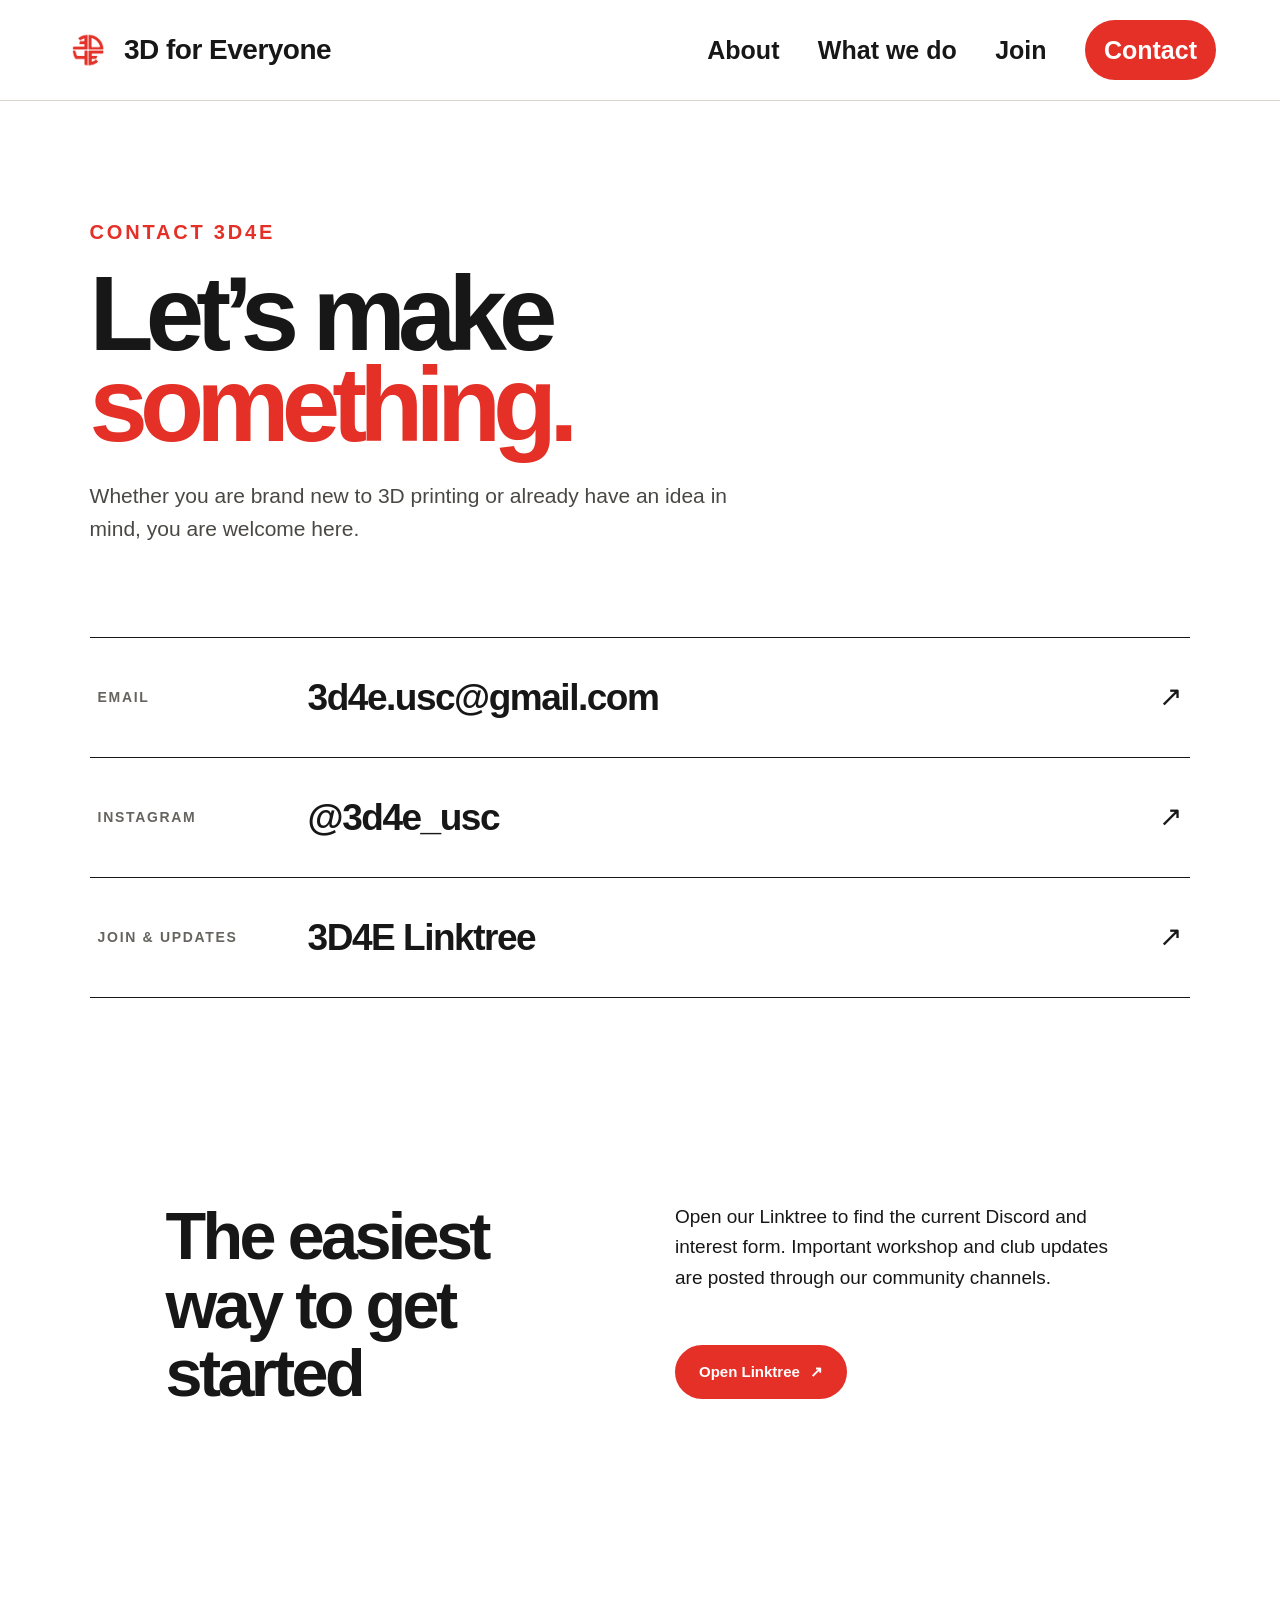
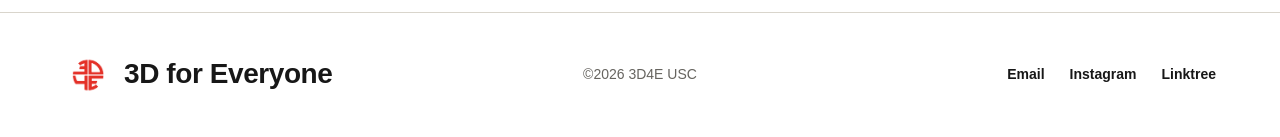
==== commit 53cb20aa: "Updated Layout" ====
--- a/contact.html
+++ b/contact.html
@@ -29,6 +29,7 @@
     </section>
 
     <section class="contact-grid" aria-label="Contact options">
+      
       <a class="contact-card" href="mailto:3d4e.usc@gmail.com">
         <span class="contact-label">Email</span>
         <strong>3d4e.usc@gmail.com</strong>
@@ -55,7 +56,7 @@
 
   <footer>
     <a class="brand footer-brand" href="index.html"><img class="brand-logo" src="images/logo.png" alt="3D for Everyone logo"><span>3D for Everyone</span></a>
-    <p>Made for makers at USC.</p>
+    <p>©2026 3D4E USC</p>
     <div class="footer-links">
       <a href="mailto:3d4e.usc@gmail.com">Email</a>
       <a href="https://www.instagram.com/3d4e_usc/" target="_blank" rel="noopener noreferrer">Instagram</a>
--- a/styles.css
+++ b/styles.css
@@ -2,7 +2,7 @@
   --red: #e43027;
   --red-bright: #e33229;
   --ink: #171717;
-  --cream: #f5f2ea;
+  --cream: #ffffff;
   --white: #ffffff;
   --line: #d9d5cc;
   --muted: #66645f;
@@ -52,7 +52,7 @@
   justify-content: space-between;
   gap: 24px;
   border-bottom: 1px solid var(--line);
-  background: rgba(245, 242, 234, .95);
+
 }
 
 .brand {
@@ -111,6 +111,10 @@
   background: var(--red);
 }
 
+.brand > span {
+  font-size: 28px;
+}
+
 .hero {
   min-height: calc(100vh - 88px);
   display: grid;
@@ -128,7 +132,7 @@
 .section-number {
   color: var(--red);
   font-family: "Space Grotesk", Arial, sans-serif;
-  font-size: 13px;
+  font-size: 20px;
   font-weight: 700;
   letter-spacing: .14em;
   text-transform: uppercase;
@@ -199,127 +203,6 @@
   background: var(--ink);
 }
 
-.hero-art {
-  min-height: 650px;
-  position: relative;
-  overflow: hidden;
-  display: grid;
-  place-items: center;
-  background: var(--red);
-}
-
-.hero-art::before,
-.hero-art::after {
-  content: "";
-  position: absolute;
-  width: 320px;
-  height: 320px;
-  border: 1px solid rgba(255, 255, 255, .28);
-  border-radius: 50%;
-}
-
-.hero-art::before {
-  top: -125px;
-  right: -90px;
-}
-
-.hero-art::after {
-  bottom: -160px;
-  left: -90px;
-  width: 420px;
-  height: 420px;
-}
-
-.hero-art>p {
-  position: absolute;
-  right: 32px;
-  bottom: 22px;
-  color: rgba(255, 255, 255, .8);
-  font-size: 13px;
-  letter-spacing: .08em;
-  text-transform: uppercase;
-}
-
-.printer-frame {
-  width: min(70%, 420px);
-  aspect-ratio: .84;
-  position: relative;
-  border: 16px solid var(--ink);
-  border-top-width: 26px;
-  box-shadow: 22px 24px 0 rgba(0, 0, 0, .12);
-}
-
-.printer-top {
-  position: absolute;
-  left: 8%;
-  right: 8%;
-  top: 5%;
-  height: 3%;
-  background: var(--white);
-  opacity: .8;
-}
-
-.printer-rail {
-  position: absolute;
-  left: 0;
-  right: 0;
-  top: 30%;
-  height: 13px;
-  background: var(--ink);
-}
-
-.printer-head {
-  position: absolute;
-  left: 42%;
-  top: 25%;
-  width: 60px;
-  height: 66px;
-  background: var(--ink);
-}
-
-.printer-head::after {
-  content: "";
-  position: absolute;
-  left: 26px;
-  top: 100%;
-  width: 8px;
-  height: 50px;
-  background: var(--ink);
-}
-
-.printer-bed {
-  position: absolute;
-  left: 8%;
-  right: 8%;
-  bottom: 11%;
-  height: 16px;
-  background: var(--ink);
-  transform: perspective(100px) rotateX(8deg);
-}
-
-.print-object {
-  position: absolute;
-  left: 28%;
-  right: 28%;
-  bottom: calc(11% + 16px);
-  height: 26%;
-  display: grid;
-  grid-template-columns: 1fr 1fr;
-  gap: 5px;
-}
-
-.print-object span {
-  background: var(--white);
-}
-
-.print-object span:first-child {
-  border-radius: 30px 0 0;
-}
-
-.print-object span:nth-child(2) {
-  border-radius: 0 30px 0 0;
-}
-
 .section {
   padding: clamp(72px, 10vw, 150px) clamp(24px, 7vw, 104px);
 }
@@ -630,6 +513,90 @@
   justify-self: start;
 }
 
+.hero-art {
+  position: relative;
+  min-height: 650px;
+  overflow: hidden;
+  background: var(--ink);
+}
+
+.hero-slideshow {
+  position: absolute;
+  inset: 0;
+}
+
+.hero-slideshow img {
+  position: absolute;
+  width: 100%;
+  height: 100%;
+  object-fit: cover;
+  opacity: 0;
+  animation: hero-slideshow 20s infinite;
+}
+
+@keyframes hero-slideshow {
+  0% {
+    opacity: 0;
+    transform: scale(1);
+  }
+
+  5% {
+    opacity: 1;
+  }
+
+  25% {
+    opacity: 1;
+  }
+
+  30% {
+    opacity: 0;
+    transform: scale(1.05);
+  }
+
+  100% {
+    opacity: 0;
+  }
+}
+
+/* Dark gradient so the caption stays readable. */
+.hero-art::after {
+  content: "";
+  position: absolute;
+  inset: 0;
+  width: auto;
+  height: auto;
+  border: 0;
+  border-radius: 0;
+  background: linear-gradient(to top,
+      rgba(0, 0, 0, 0.65),
+      transparent 45%);
+  pointer-events: none;
+}
+
+.photo-caption {
+  position: absolute;
+  right: 32px;
+  bottom: 22px;
+  z-index: 2;
+  margin: 0;
+  color: white;
+  font-size: 13px;
+  letter-spacing: 0.08em;
+  text-transform: uppercase;
+}
+
+@media (prefers-reduced-motion: reduce) {
+  .hero-slideshow img {
+    display: none;
+    animation: none;
+  }
+
+  .hero-slideshow img:first-child {
+    display: block;
+    opacity: 1;
+  }
+}
+
 @media (max-width: 900px) {
   .hero {
     grid-template-columns: 1fr;
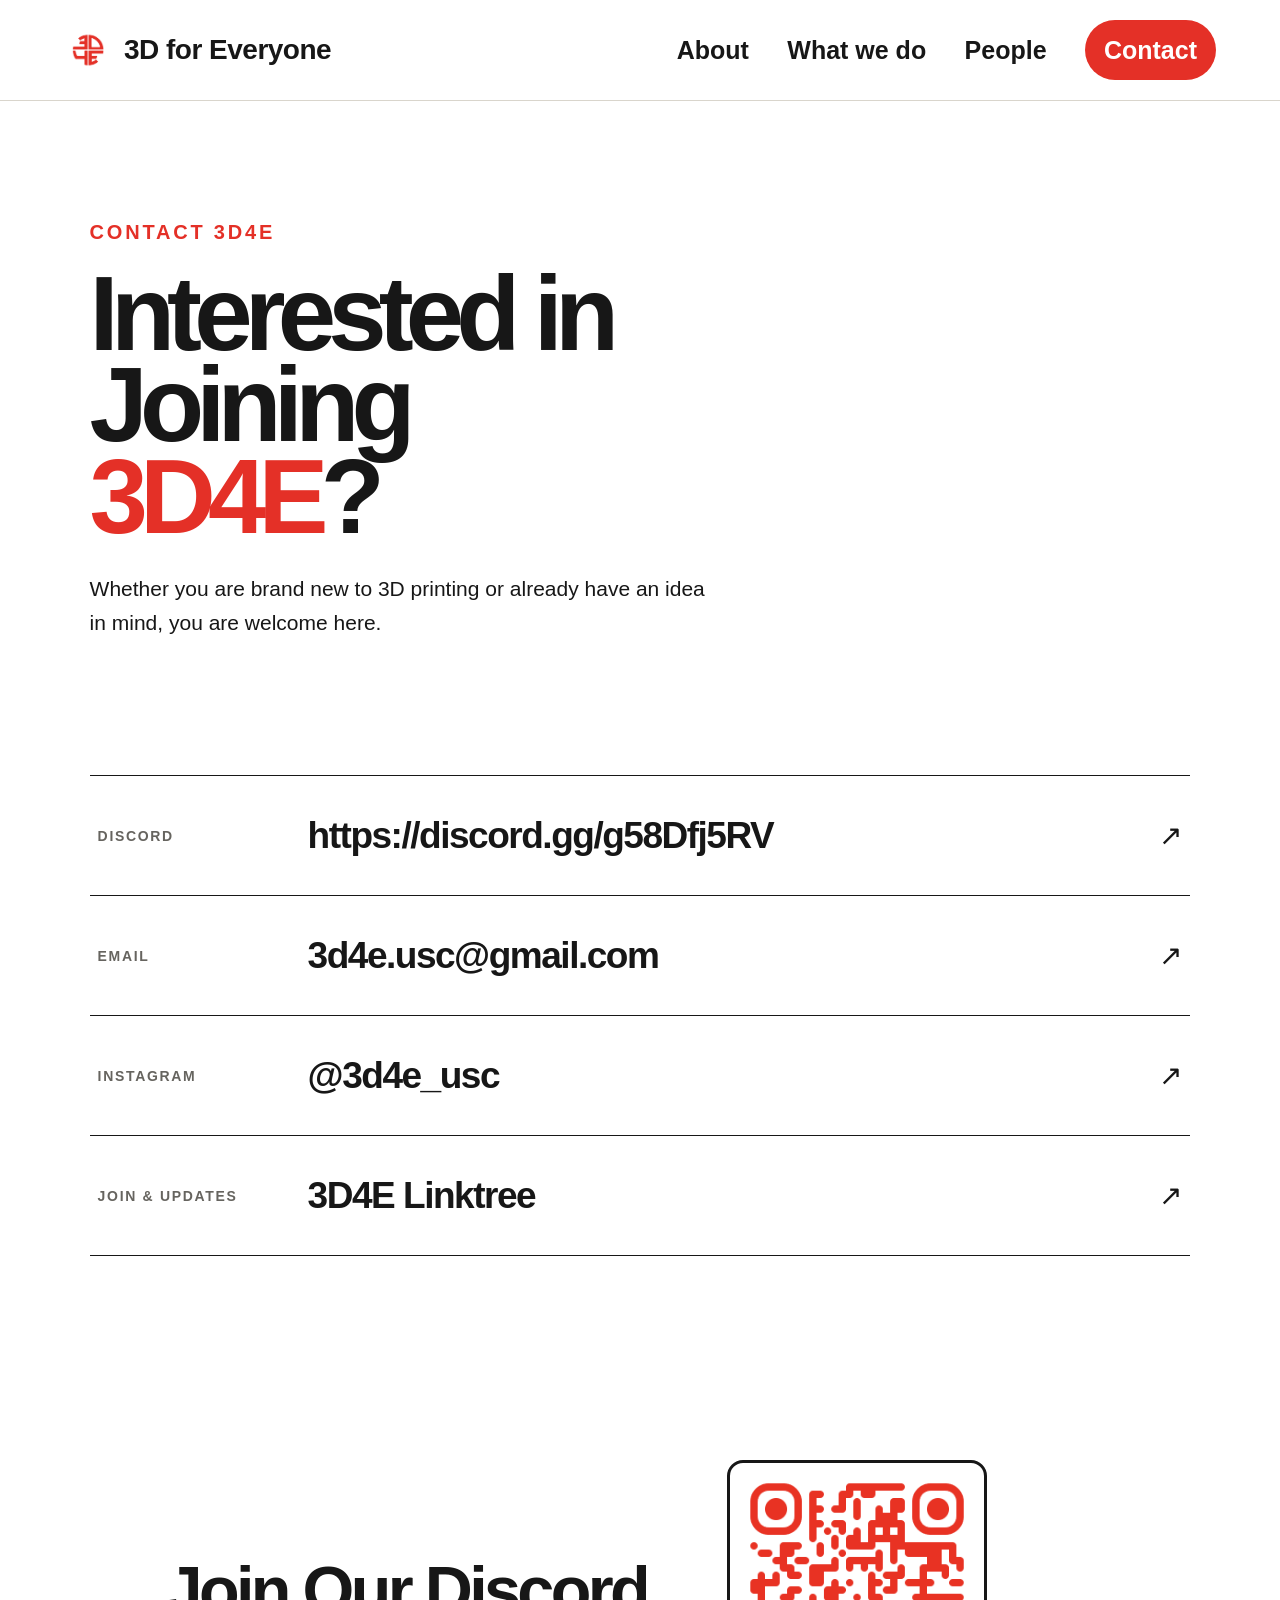
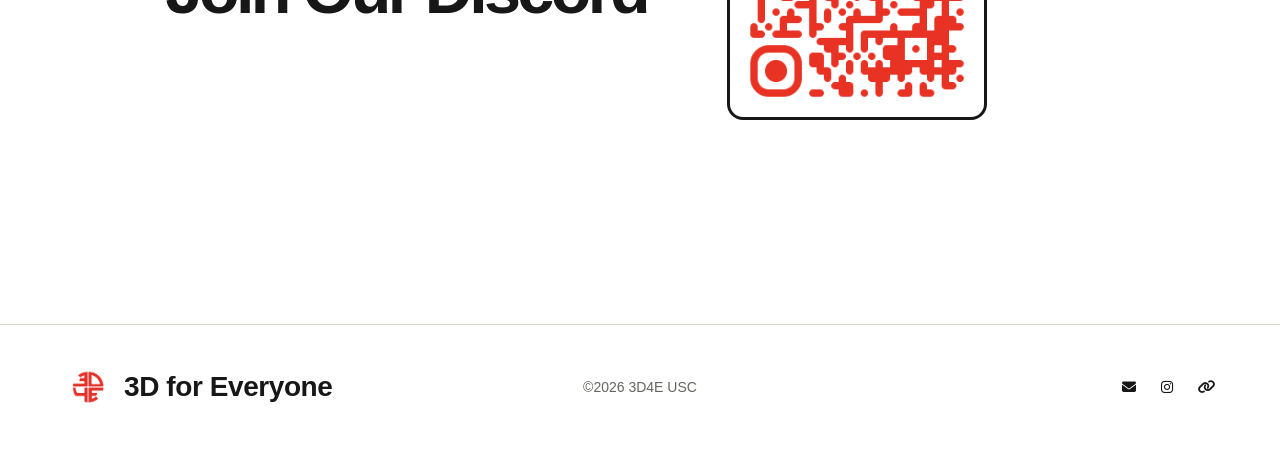
==== commit b3bdb41d: "Updated" ====
--- a/contact.html
+++ b/contact.html
@@ -1,12 +1,15 @@
 <!doctype html>
 <html lang="en">
+
 <head>
   <meta charset="utf-8">
   <meta name="viewport" content="width=device-width, initial-scale=1">
   <meta name="description" content="Contact and join 3D for Everyone at USC.">
   <title>Contact | 3D for Everyone at USC</title>
   <link rel="stylesheet" href="styles.css">
+  <link rel="stylesheet" href="https://cdnjs.cloudflare.com/ajax/libs/font-awesome/6.5.2/css/all.min.css">
 </head>
+
 <body>
   <header class="site-header">
     <a class="brand" href="index.html" aria-label="3D for Everyone home">
@@ -16,20 +19,33 @@
     <nav aria-label="Main navigation">
       <a href="index.html#about">About</a>
       <a href="index.html#what-we-do">What we do</a>
-      <a href="index.html#join">Join</a>
+      <a href="index.html#people">People</a>
       <a class="nav-cta active" href="contact.html" aria-current="page">Contact</a>
     </nav>
   </header>
 
   <main class="contact-main">
     <section class="contact-hero">
-      <p class="eyebrow">Contact 3D4E</p>
-      <h1>Let’s make<br><span>something.</span></h1>
-      <p>Whether you are brand new to 3D printing or already have an idea in mind, you are welcome here.</p>
+      <div class="contact-hero-title">
+        <p class="eyebrow">Contact 3D4E</p>
+        <h1>
+          Interested in Joining<br>
+          <span>3D4E</span>?
+        </h1>
+        <p class="contact-description">
+          Whether you are brand new to 3D printing or already have an idea
+          in mind, you are welcome here.
+        </p>
+      </div>
     </section>
 
     <section class="contact-grid" aria-label="Contact options">
-      
+      <a class="contact-card" href="https://discord.gg/g58Dfj5RV" target="_blank" rel="noopener noreferrer">
+        <span class="contact-label">Discord</span>
+        <strong>https://discord.gg/g58Dfj5RV</strong>
+        <span class="arrow" aria-hidden="true">↗</span>
+      </a>
+
       <a class="contact-card" href="mailto:3d4e.usc@gmail.com">
         <span class="contact-label">Email</span>
         <strong>3d4e.usc@gmail.com</strong>
@@ -48,20 +64,35 @@
     </section>
 
     <section class="contact-note">
-      <h2>The easiest way to get started</h2>
-      <p>Open our Linktree to find the current Discord and interest form. Important workshop and club updates are posted through our community channels.</p>
-      <a class="button button-primary" href="https://linktr.ee/3d4e_at_usc" target="_blank" rel="noopener noreferrer">Open Linktree <span aria-hidden="true">↗</span></a>
+      <div>
+        <h2>Join Our Discord</h2>
+      </div>
+
+      <a href="https://discord.gg/g58Dfj5RV" target="_blank" rel="noopener noreferrer">
+        <img class="discord-qr" src="images/discord.png" alt="QR code for the 3D4E Discord">
+      </a>
     </section>
   </main>
 
   <footer>
-    <a class="brand footer-brand" href="index.html"><img class="brand-logo" src="images/logo.png" alt="3D for Everyone logo"><span>3D for Everyone</span></a>
+    <a class="brand footer-brand" href="index.html"><img class="brand-logo" src="images/logo.png"
+        alt="3D for Everyone logo"><span>3D for Everyone</span></a>
     <p>©2026 3D4E USC</p>
     <div class="footer-links">
-      <a href="mailto:3d4e.usc@gmail.com">Email</a>
-      <a href="https://www.instagram.com/3d4e_usc/" target="_blank" rel="noopener noreferrer">Instagram</a>
-      <a href="https://linktr.ee/3d4e_at_usc" target="_blank" rel="noopener noreferrer">Linktree</a>
+      <a href="mailto:3d4e.usc@gmail.com" aria-label="Email 3D4E">
+        <i class="fa-solid fa-envelope"></i>
+      </a>
+
+      <a href="https://www.instagram.com/3d4e_usc/" target="_blank" rel="noopener noreferrer"
+        aria-label="3D4E Instagram">
+        <i class="fa-brands fa-instagram"></i>
+      </a>
+
+      <a href="https://linktr.ee/3d4e_at_usc" target="_blank" rel="noopener noreferrer" aria-label="3D4E Linktree">
+        <i class="fa-solid fa-link"></i>
+      </a>
     </div>
   </footer>
 </body>
-</html>
+
+</html>
--- a/styles.css
+++ b/styles.css
@@ -111,7 +111,7 @@
   background: var(--red);
 }
 
-.brand > span {
+.brand>span {
   font-size: 28px;
 }
 
@@ -217,7 +217,6 @@
 .intro h2,
 .section-heading h2,
 .lab-copy h2,
-.join-section h2,
 .contact-note h2 {
   margin-bottom: 30px;
   font-size: clamp(38px, 5.2vw, 72px);
@@ -360,36 +359,6 @@
   font-weight: 700;
 }
 
-.join-section {
-  padding: clamp(72px, 10vw, 150px) clamp(24px, 7vw, 104px);
-  display: grid;
-  grid-template-columns: 1.25fr .75fr;
-  gap: 70px;
-  color: var(--white);
-  background: var(--red);
-}
-
-.join-section .eyebrow {
-  color: var(--white);
-  opacity: .8;
-}
-
-.join-section h2 {
-  margin-bottom: 0;
-}
-
-.join-details ul {
-  margin: 0 0 36px;
-  padding: 0;
-  list-style: none;
-}
-
-.join-details li {
-  padding: 12px 0;
-  border-bottom: 1px solid rgba(255, 255, 255, .35);
-  font-weight: 600;
-}
-
 .button-light {
   color: var(--ink);
   background: var(--white);
@@ -437,10 +406,21 @@
 }
 
 .contact-hero {
-  padding: clamp(70px, 9vw, 130px) clamp(24px, 7vw, 104px) 70px;
+  padding: clamp(70px, 9vw, 130px) clamp(24px, 7vw, 104px);
+  display: grid;
+  grid-template-columns: 1.25fr 0.75fr;
+  align-items: center;
+  gap: 100px;
+}
+
+
+.contact-description {
+  max-width: 650px;
+  font-size: 21px;
 }
 
 .contact-hero h1 {
+  margin-bottom: 30px;
   max-width: 950px;
 }
 
@@ -512,6 +492,31 @@
 .contact-note .button {
   justify-self: start;
 }
+
+.contact-note {
+  display: flex;
+  align-items: center;
+  justify-content: flex-start;
+  gap: 80px;
+}
+
+.discord-qr {
+  display: block;
+  width: 260px;
+  height: 260px;
+  padding: 12px;
+  object-fit: contain;
+  background: white;
+  border: 3px solid var(--ink);
+  border-radius: 16px;
+  transition: transform 0.2s ease;
+}
+
+.discord-qr:hover {
+  transform: scale(1.04);
+}
+
+
 
 .hero-art {
   position: relative;
@@ -609,7 +614,6 @@
   .intro,
   .section-heading,
   .lab-section,
-  .join-section,
   .contact-note {
     grid-template-columns: 1fr;
   }
@@ -626,12 +630,28 @@
     grid-template-columns: 1fr;
   }
 
-  footer {
-    grid-template-columns: 1fr;
-  }
-
   .footer-links {
-    justify-content: flex-start;
+    display: flex;
+    justify-content: flex-end;
+    align-items: center;
+    gap: 24px;
+  }
+
+  .footer-links a {
+    display: inline-flex;
+    align-items: center;
+    justify-content: center;
+    color: var(--ink);
+    font-size: 27px;
+    text-decoration: none;
+    transition:
+      color 0.2s ease,
+      transform 0.2s ease;
+  }
+
+  .footer-links a:hover {
+    color: var(--red);
+    transform: translateY(-3px);
   }
 
   .contact-note h2 {
@@ -688,10 +708,6 @@
     min-height: 390px;
   }
 
-  .join-section {
-    gap: 45px;
-  }
-
   .contact-card {
     grid-template-columns: 1fr auto;
     gap: 4px 16px;
@@ -704,6 +720,11 @@
   .footer-brand span:last-child {
     display: inline;
   }
+
+  .discord-qr {
+    width: 220px;
+    height: 220px;
+  }
 }
 
 @media (prefers-reduced-motion: reduce) {
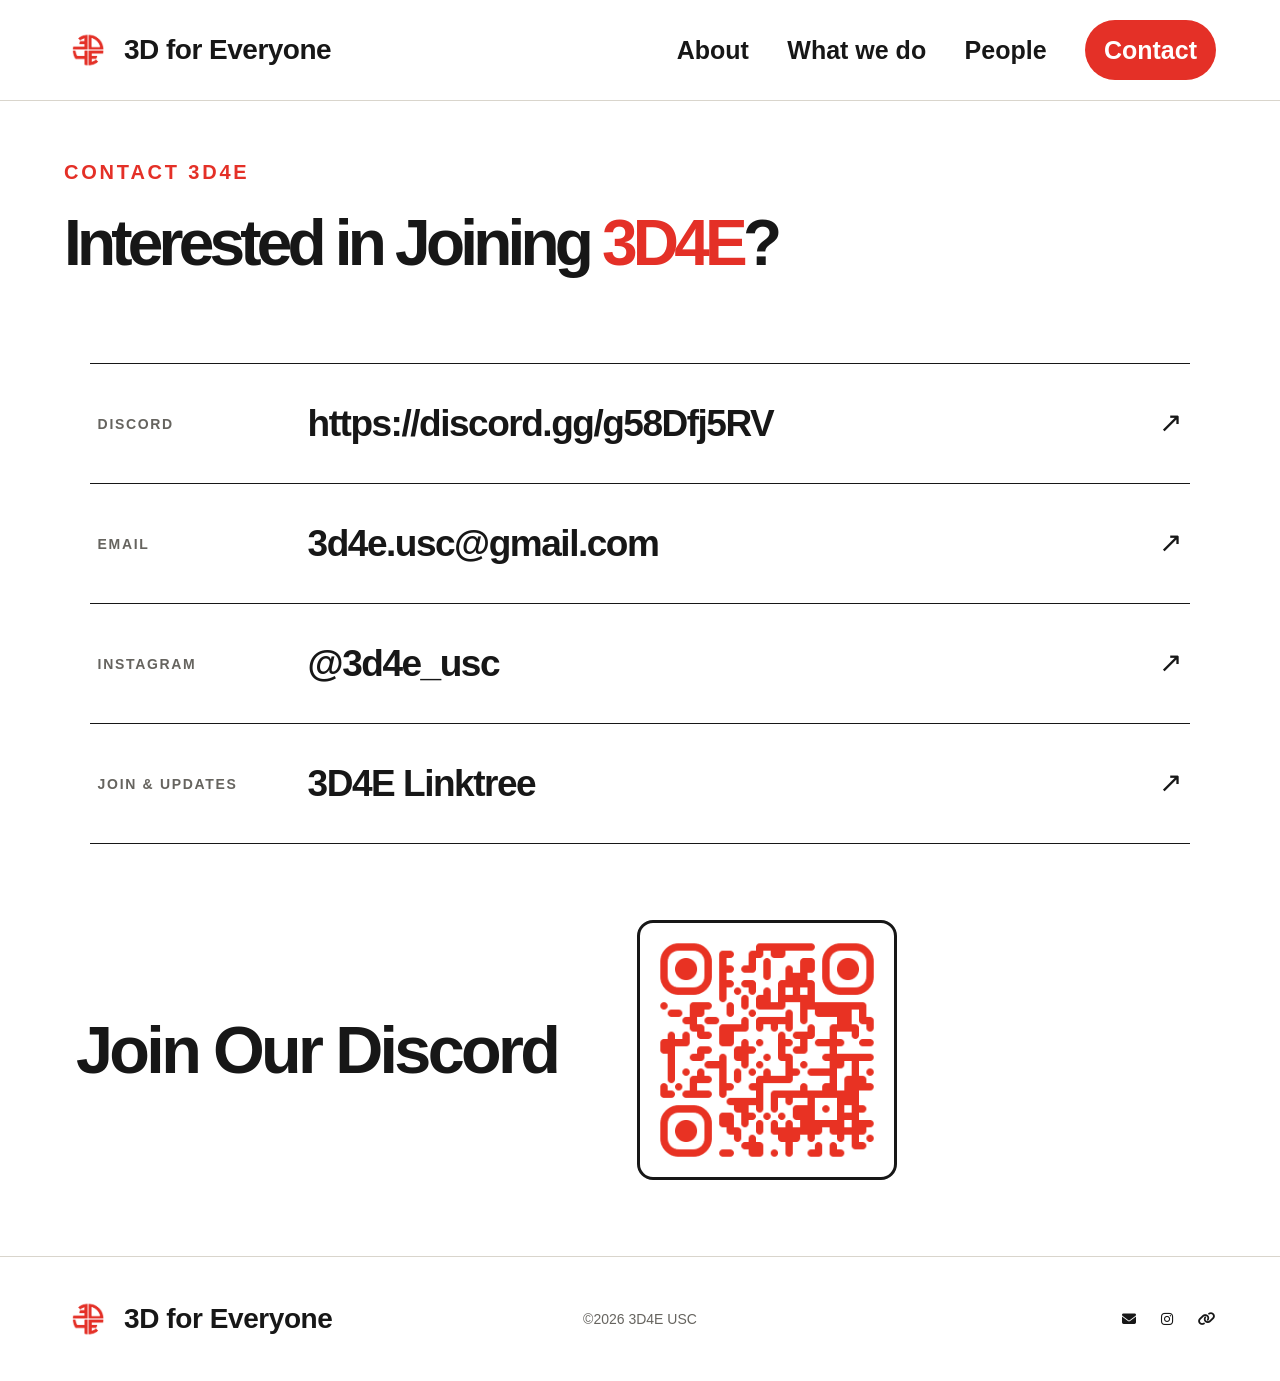
==== commit 54d4dddd: "Updating UI" ====
--- a/contact.html
+++ b/contact.html
@@ -24,54 +24,46 @@
     </nav>
   </header>
 
-  <main class="contact-main">
-    <section class="contact-hero">
-      <div class="contact-hero-title">
-        <p class="eyebrow">Contact 3D4E</p>
-        <h1>
-          Interested in Joining<br>
-          <span>3D4E</span>?
-        </h1>
-        <p class="contact-description">
-          Whether you are brand new to 3D printing or already have an idea
-          in mind, you are welcome here.
-        </p>
-      </div>
-    </section>
+  <section class="contact-hero">
+    <div class="contact-hero-title">
+      <p class="eyebrow">Contact 3D4E</p>
 
-    <section class="contact-grid" aria-label="Contact options">
-      <a class="contact-card" href="https://discord.gg/g58Dfj5RV" target="_blank" rel="noopener noreferrer">
-        <span class="contact-label">Discord</span>
-        <strong>https://discord.gg/g58Dfj5RV</strong>
-        <span class="arrow" aria-hidden="true">↗</span>
-      </a>
+      <h1>Interested in Joining <span>3D4E</span>?</h1>
+    </div>
+  </section>
+  <section class="contact-grid" aria-label="Contact options">
+    <a class="contact-card" href="https://discord.gg/g58Dfj5RV" target="_blank" rel="noopener noreferrer">
+      <span class="contact-label">Discord</span>
+      <strong>https://discord.gg/g58Dfj5RV</strong>
+      <span class="arrow" aria-hidden="true">↗</span>
+    </a>
 
-      <a class="contact-card" href="mailto:3d4e.usc@gmail.com">
-        <span class="contact-label">Email</span>
-        <strong>3d4e.usc@gmail.com</strong>
-        <span class="arrow" aria-hidden="true">↗</span>
-      </a>
-      <a class="contact-card" href="https://www.instagram.com/3d4e_usc/" target="_blank" rel="noopener noreferrer">
-        <span class="contact-label">Instagram</span>
-        <strong>@3d4e_usc</strong>
-        <span class="arrow" aria-hidden="true">↗</span>
-      </a>
-      <a class="contact-card" href="https://linktr.ee/3d4e_at_usc" target="_blank" rel="noopener noreferrer">
-        <span class="contact-label">Join & updates</span>
-        <strong>3D4E Linktree</strong>
-        <span class="arrow" aria-hidden="true">↗</span>
-      </a>
-    </section>
+    <a class="contact-card" href="mailto:3d4e.usc@gmail.com">
+      <span class="contact-label">Email</span>
+      <strong>3d4e.usc@gmail.com</strong>
+      <span class="arrow" aria-hidden="true">↗</span>
+    </a>
+    <a class="contact-card" href="https://www.instagram.com/3d4e_usc/" target="_blank" rel="noopener noreferrer">
+      <span class="contact-label">Instagram</span>
+      <strong>@3d4e_usc</strong>
+      <span class="arrow" aria-hidden="true">↗</span>
+    </a>
+    <a class="contact-card" href="https://linktr.ee/3d4e_at_usc" target="_blank" rel="noopener noreferrer">
+      <span class="contact-label">Join & updates</span>
+      <strong>3D4E Linktree</strong>
+      <span class="arrow" aria-hidden="true">↗</span>
+    </a>
+  </section>
 
-    <section class="contact-note">
-      <div>
-        <h2>Join Our Discord</h2>
-      </div>
+  <section class="contact-note">
+    <div>
+      <h2>Join Our Discord</h2>
+    </div>
 
-      <a href="https://discord.gg/g58Dfj5RV" target="_blank" rel="noopener noreferrer">
-        <img class="discord-qr" src="images/discord.png" alt="QR code for the 3D4E Discord">
-      </a>
-    </section>
+    <a href="https://discord.gg/g58Dfj5RV" target="_blank" rel="noopener noreferrer">
+      <img class="discord-qr" src="images/discord.png" alt="QR code for the 3D4E Discord">
+    </a>
+  </section>
   </main>
 
   <footer>
--- a/styles.css
+++ b/styles.css
@@ -141,7 +141,7 @@
 .hero h1,
 .contact-hero h1 {
   margin-bottom: 28px;
-  font-size: clamp(58px, 8.2vw, 124px);
+  font-size: clamp(58px, 8.2vw, 110px);
   line-height: .87;
   letter-spacing: -.075em;
 }
@@ -406,11 +406,9 @@
 }
 
 .contact-hero {
-  padding: clamp(70px, 9vw, 130px) clamp(24px, 7vw, 104px);
-  display: grid;
-  grid-template-columns: 1.25fr 0.75fr;
-  align-items: center;
-  gap: 100px;
+  padding: 55px clamp(24px, 5vw, 75px);
+  align-items: center;
+  gap: 20px;
 }
 
 
@@ -420,6 +418,10 @@
 }
 
 .contact-hero h1 {
+   margin: 0;
+  font-size: clamp(42px, 5vw, 75px);
+  line-height: 1.1;
+  white-space: nowrap;
   margin-bottom: 30px;
   max-width: 950px;
 }
@@ -471,11 +473,10 @@
 }
 
 .contact-note {
-  margin: clamp(80px, 10vw, 145px) clamp(24px, 7vw, 104px);
   padding: clamp(36px, 6vw, 76px);
   display: grid;
   grid-template-columns: 1fr 1fr;
-  gap: 25px 70px;
+  gap: 25px 30px;
   align-items: start;
   background: var(--white);
 }
@@ -537,6 +538,11 @@
   object-fit: cover;
   opacity: 0;
   animation: hero-slideshow 20s infinite;
+}
+.membership-line {
+  color: var(--black);
+  font-size: 25px !important;
+  font-weight: 700;
 }
 
 @keyframes hero-slideshow {
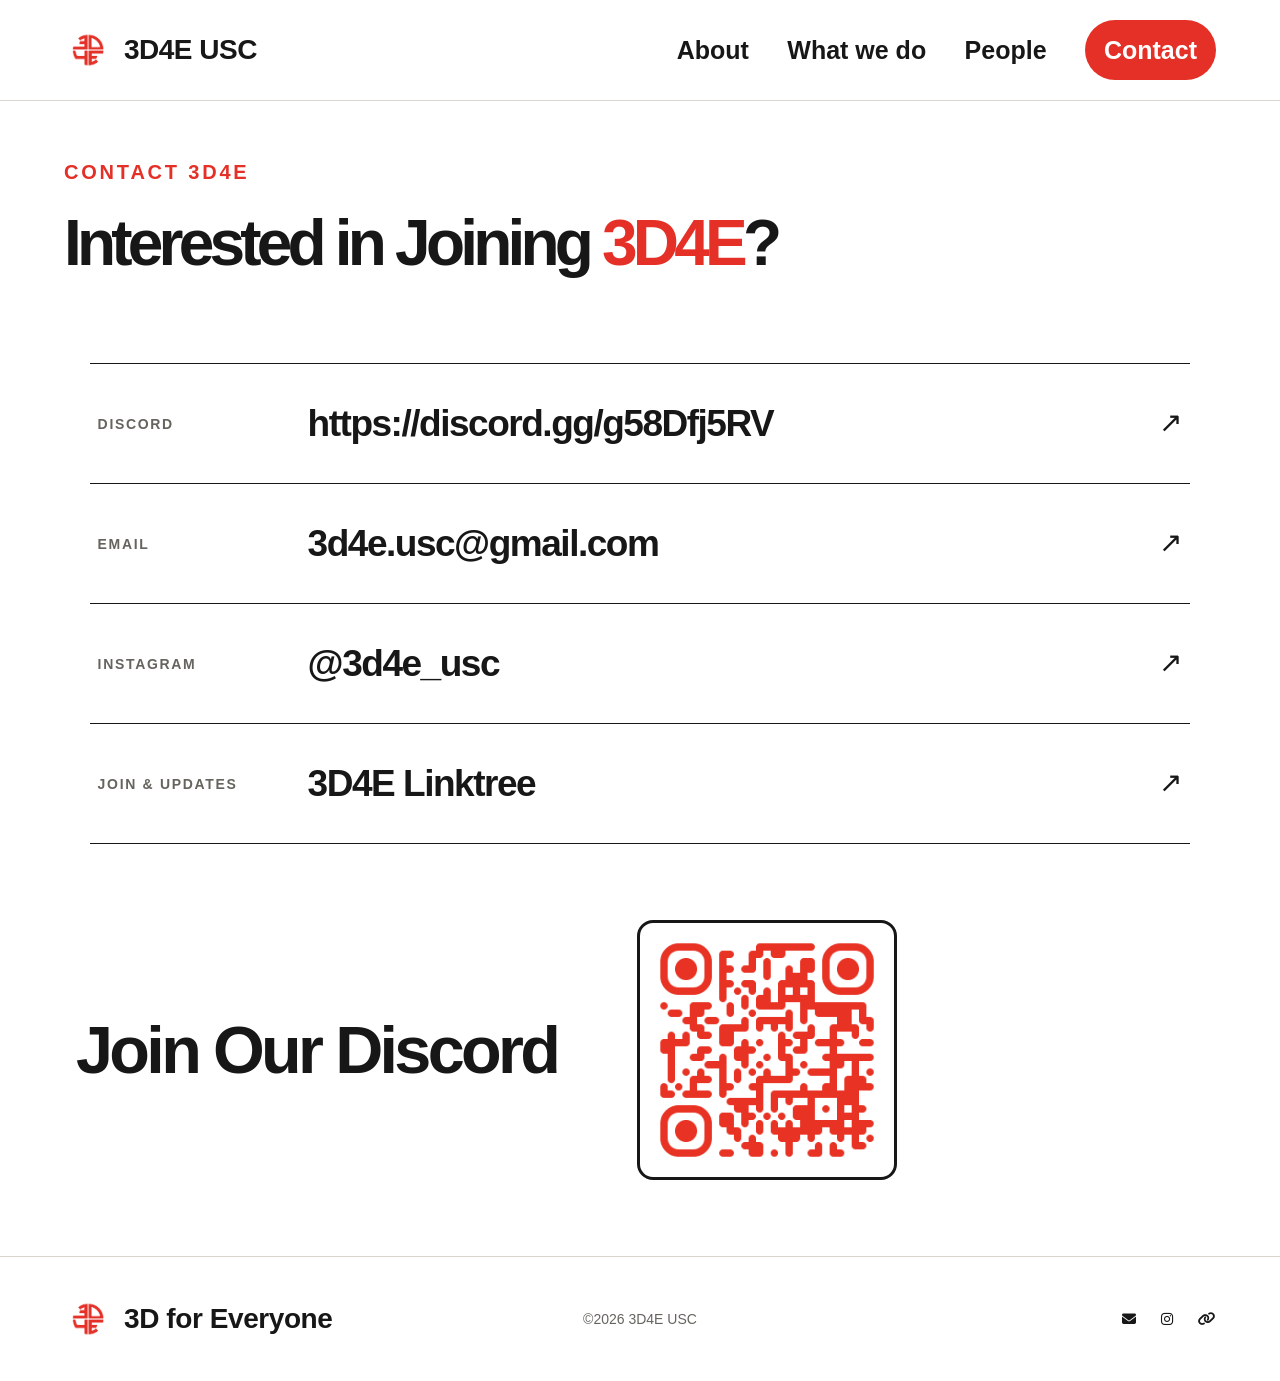
==== commit 9ac5e823: "Update contact.html" ====
--- a/contact.html
+++ b/contact.html
@@ -14,7 +14,7 @@
   <header class="site-header">
     <a class="brand" href="index.html" aria-label="3D for Everyone home">
       <img class="brand-logo" src="images/logo.png" alt="3D for Everyone logo">
-      <span>3D for Everyone</span>
+      <span>3D4E USC</span>
     </a>
     <nav aria-label="Main navigation">
       <a href="index.html#about">About</a>
--- a/styles.css
+++ b/styles.css
@@ -174,7 +174,7 @@
   padding: 13px 22px;
   border: 2px solid var(--ink);
   border-radius: 999px;
-  font-size: 15px;
+  font-size: 18px;
   font-weight: 700;
   text-decoration: none;
   transition: transform .18s ease, background .18s ease;
@@ -742,4 +742,255 @@
   .contact-card {
     transition: none;
   }
-}+}
+
+/* Final mobile overrides */
+@media (max-width: 768px) {
+  body {
+    font-size: 16px;
+    overflow-x: hidden;
+  }
+
+  .site-header {
+    min-height: auto;
+    padding: 14px 20px;
+    align-items: center;
+    flex-direction: row;
+    flex-wrap: wrap;
+    gap: 12px;
+  }
+
+  .brand {
+    gap: 8px;
+  }
+
+  .brand-logo {
+    width: 34px;
+    height: 34px;
+  }
+
+  .brand > span {
+    font-size: 19px;
+  }
+
+  nav {
+    order: 2;
+    width: 100%;
+    display: flex;
+    justify-content: space-between;
+    gap: 8px;
+    overflow: visible;
+  }
+
+  nav a {
+    padding: 7px 3px;
+    font-size: 14px;
+    white-space: nowrap;
+  }
+
+  .nav-cta {
+    padding: 7px 13px;
+  }
+
+  .hero {
+    min-height: auto;
+    grid-template-columns: 1fr;
+  }
+
+  .hero-copy {
+    padding: 60px 20px 55px;
+  }
+
+  .eyebrow,
+  .section-number {
+    font-size: 13px;
+    letter-spacing: .11em;
+  }
+
+  .hero h1,
+  .contact-hero h1 {
+    margin-bottom: 22px;
+    font-size: clamp(48px, 15vw, 68px);
+    line-height: .92;
+    letter-spacing: -.065em;
+    white-space: normal;
+  }
+
+  .hero-lede,
+  .contact-description {
+    font-size: 18px;
+  }
+
+  .button-row {
+    display: grid;
+    grid-template-columns: 1fr;
+  }
+
+  .button {
+    width: 100%;
+    min-height: 48px;
+    padding: 11px 18px;
+    font-size: 16px;
+  }
+
+  .hero-art {
+    min-height: 360px;
+  }
+
+  .section {
+    padding: 64px 20px;
+  }
+
+  .intro,
+  .section-heading,
+  .lab-section {
+    grid-template-columns: 1fr;
+    gap: 18px;
+  }
+
+  .intro h2,
+  .section-heading h2,
+  .lab-copy h2,
+  .contact-note h2 {
+    margin-bottom: 20px;
+    font-size: 38px;
+    line-height: 1.05;
+  }
+
+  .intro > div p {
+    font-size: 19px;
+    line-height: 1.5;
+  }
+
+  .membership-line {
+    font-size: 16px !important;
+    line-height: 1.7;
+    white-space: normal;
+  }
+
+  .card-grid {
+    margin-top: 30px;
+    grid-template-columns: 1fr;
+    gap: 12px;
+  }
+
+  .info-card {
+    min-height: 0;
+    padding: 28px 24px;
+  }
+
+  .info-card h3 {
+    margin: 55px 0 18px;
+    font-size: 31px;
+  }
+
+  .lab-section {
+    gap: 38px;
+  }
+
+  .lab-stat {
+    min-height: 300px;
+    padding: 28px;
+  }
+
+  .lab-stat strong {
+    font-size: 110px;
+  }
+
+  .check-list {
+    grid-template-columns: 1fr;
+  }
+
+  .contact-main {
+    min-height: auto;
+  }
+
+  .contact-hero {
+    padding: 48px 20px 38px;
+  }
+
+  .contact-grid {
+    margin: 0 20px;
+  }
+
+  .contact-card {
+    min-height: 96px;
+    padding: 18px 4px;
+    grid-template-columns: 1fr auto;
+    gap: 5px 12px;
+  }
+
+  .contact-card:hover {
+    padding-left: 4px;
+  }
+
+  .contact-label {
+    grid-column: 1 / -1;
+    font-size: 12px;
+  }
+
+  .contact-card strong {
+    min-width: 0;
+    overflow-wrap: anywhere;
+    font-size: 21px;
+  }
+
+  .arrow {
+    font-size: 22px;
+  }
+
+  .contact-note {
+    margin: 0;
+    padding: 58px 20px;
+    display: flex;
+    flex-direction: column;
+    align-items: center;
+    gap: 26px;
+    text-align: center;
+  }
+
+  .discord-qr {
+    width: min(220px, 75vw);
+    height: auto;
+    aspect-ratio: 1;
+  }
+
+  footer {
+    padding: 28px 20px;
+    grid-template-columns: 1fr auto;
+    gap: 22px 12px;
+  }
+
+  footer p {
+    grid-column: 1 / -1;
+    grid-row: 2;
+  }
+
+  .footer-links {
+    justify-content: flex-end;
+    gap: 18px;
+  }
+
+  .footer-links a {
+    font-size: 27px;
+  }
+}
+
+@media (max-width: 430px) {
+  .brand > span {
+    font-size: 17px;
+  }
+
+  nav a {
+    font-size: 12px;
+  }
+
+  .nav-cta {
+    padding: 6px 10px;
+  }
+
+  .hero h1,
+  .contact-hero h1 {
+    font-size: clamp(43px, 14vw, 58px);
+  }
+}
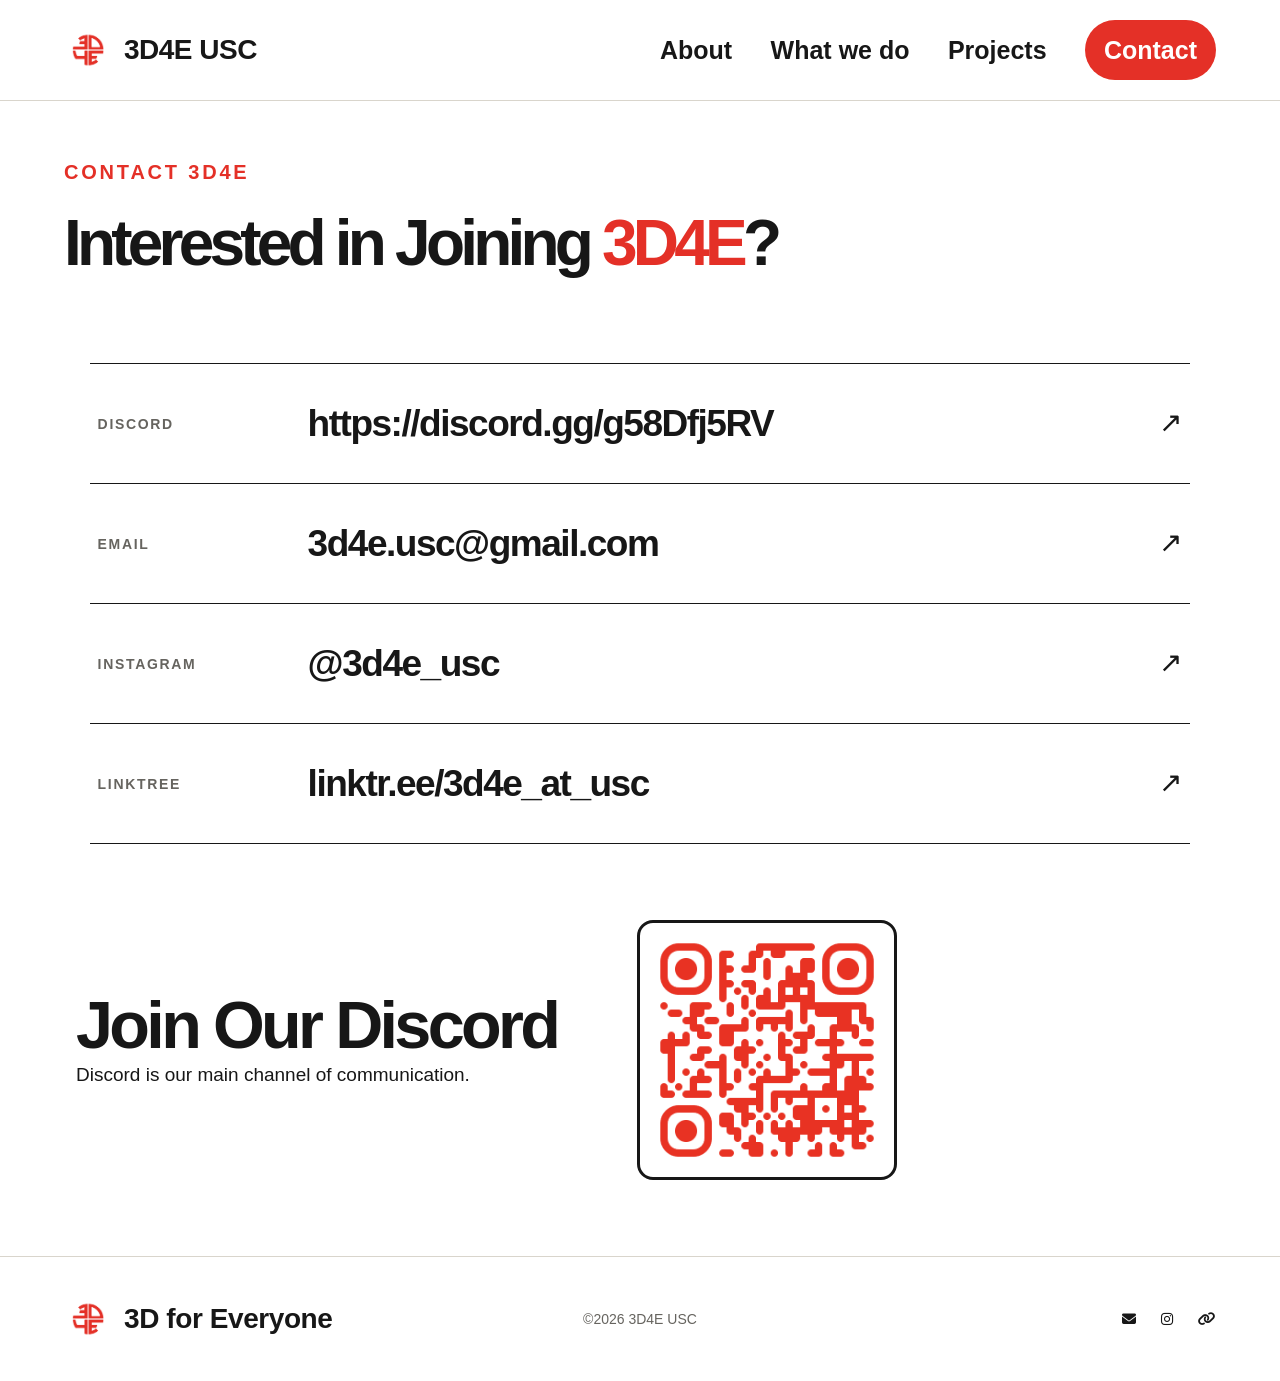
==== commit 39b14c2d: "Updated Mobile Layouts" ====
--- a/contact.html
+++ b/contact.html
@@ -19,7 +19,7 @@
     <nav aria-label="Main navigation">
       <a href="index.html#about">About</a>
       <a href="index.html#what-we-do">What we do</a>
-      <a href="index.html#people">People</a>
+      <a href="index.html#projects">Projects</a>
       <a class="nav-cta active" href="contact.html" aria-current="page">Contact</a>
     </nav>
   </header>
@@ -49,8 +49,8 @@
       <span class="arrow" aria-hidden="true">↗</span>
     </a>
     <a class="contact-card" href="https://linktr.ee/3d4e_at_usc" target="_blank" rel="noopener noreferrer">
-      <span class="contact-label">Join & updates</span>
-      <strong>3D4E Linktree</strong>
+      <span class="contact-label">Linktree</span>
+      <strong>linktr.ee/3d4e_at_usc</strong>
       <span class="arrow" aria-hidden="true">↗</span>
     </a>
   </section>
@@ -58,6 +58,7 @@
   <section class="contact-note">
     <div>
       <h2>Join Our Discord</h2>
+      <p>Discord is our main channel of communication. </p>
     </div>
 
     <a href="https://discord.gg/g58Dfj5RV" target="_blank" rel="noopener noreferrer">
--- a/styles.css
+++ b/styles.css
@@ -982,7 +982,7 @@
   }
 
   nav a {
-    font-size: 12px;
+    font-size: 17px;
   }
 
   .nav-cta {
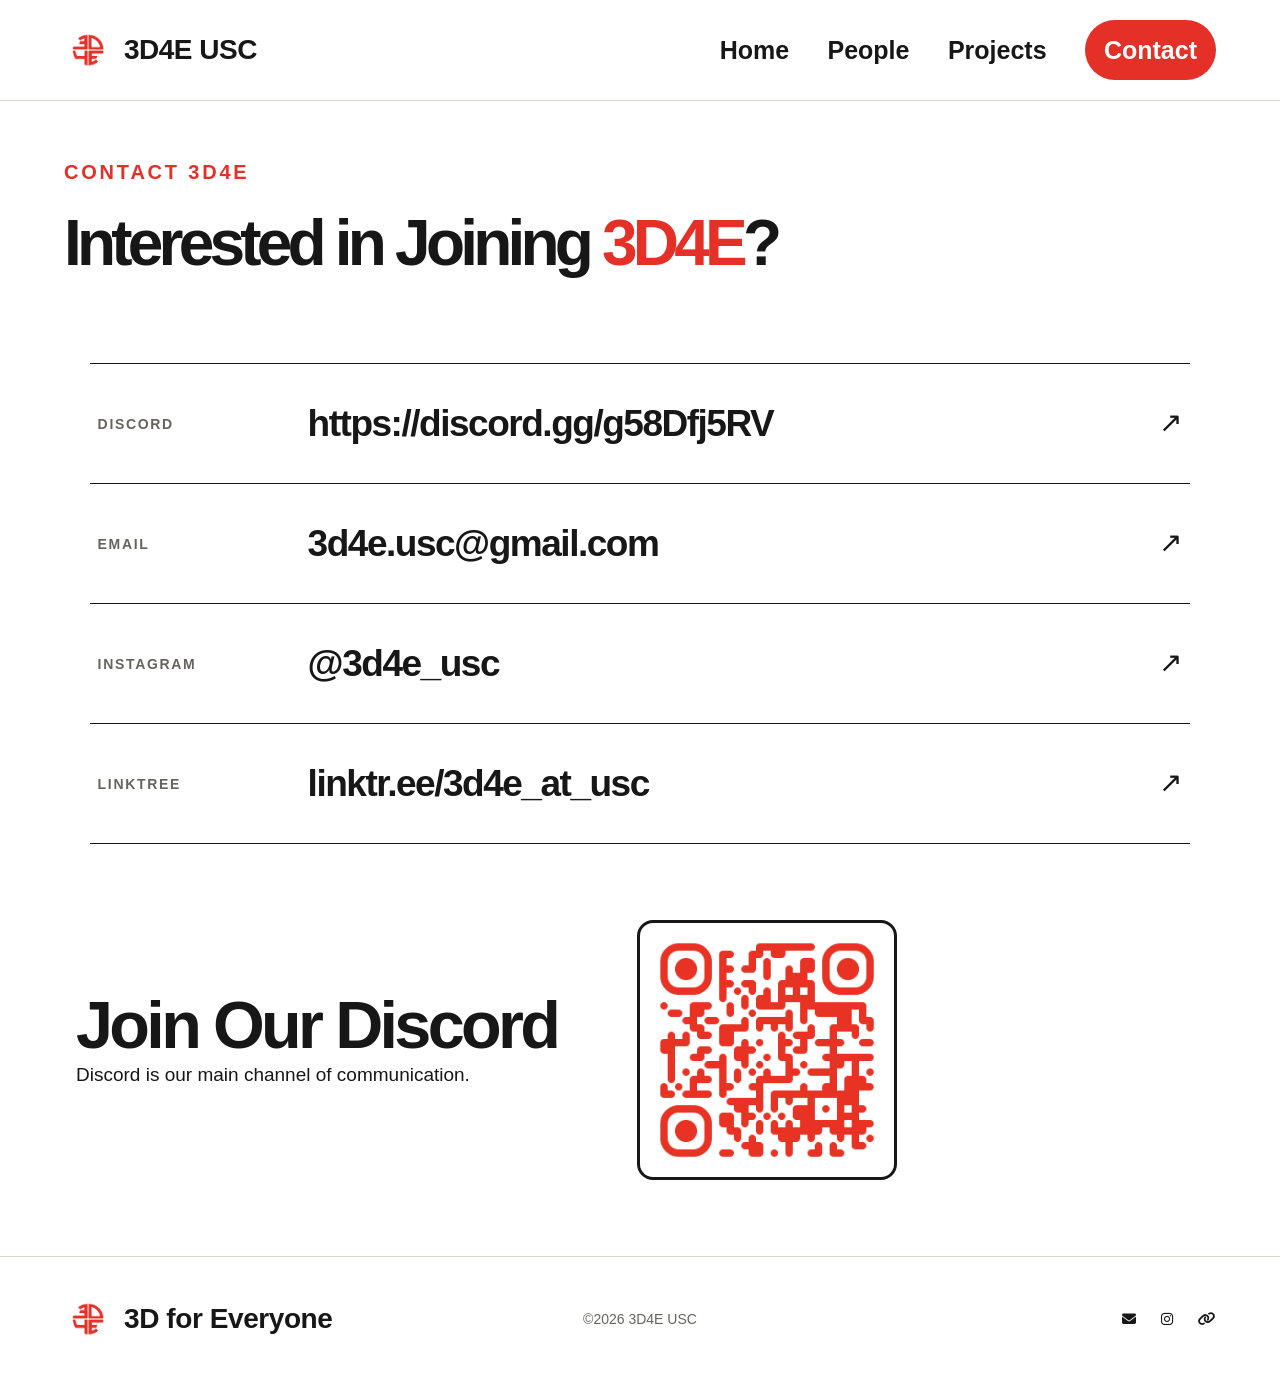
==== commit 3a383d44: "Updated People Section !!!" ====
--- a/contact.html
+++ b/contact.html
@@ -17,8 +17,8 @@
       <span>3D4E USC</span>
     </a>
     <nav aria-label="Main navigation">
-      <a href="index.html#about">About</a>
-      <a href="index.html#what-we-do">What we do</a>
+      <a href="index.html">Home</a>
+      <a href="people.html">People</a>
       <a href="index.html#projects">Projects</a>
       <a class="nav-cta active" href="contact.html" aria-current="page">Contact</a>
     </nav>
--- a/styles.css
+++ b/styles.css
@@ -52,6 +52,10 @@
   justify-content: space-between;
   gap: 24px;
   border-bottom: 1px solid var(--line);
+  position: sticky;
+  top: 0;
+  z-index: 1000;
+  background: var(--white);
 
 }
 
@@ -122,10 +126,10 @@
 }
 
 .hero-copy {
-  padding: clamp(64px, 9vw, 130px) clamp(30px, 7vw, 104px);
+  padding: clamp(48px, 5vw, 76px) clamp(30px, 7vw, 104px);
   display: flex;
   flex-direction: column;
-  justify-content: center;
+  justify-content: flex-start;
 }
 
 .eyebrow,
@@ -204,7 +208,7 @@
 }
 
 .section {
-  padding: clamp(72px, 10vw, 150px) clamp(24px, 7vw, 104px);
+  padding: clamp(45px, 6vw, 80px) clamp(24px, 7vw, 104px);
 }
 
 .intro {
@@ -235,9 +239,6 @@
 }
 
 .section-heading {
-  display: grid;
-  grid-template-columns: minmax(180px, .45fr) 1.55fr;
-  gap: 48px;
   align-items: start;
 }
 
@@ -418,7 +419,7 @@
 }
 
 .contact-hero h1 {
-   margin: 0;
+  margin: 0;
   font-size: clamp(42px, 5vw, 75px);
   line-height: 1.1;
   white-space: nowrap;
@@ -539,6 +540,7 @@
   opacity: 0;
   animation: hero-slideshow 20s infinite;
 }
+
 .membership-line {
   color: var(--black);
   font-size: 25px !important;
@@ -769,7 +771,7 @@
     height: 34px;
   }
 
-  .brand > span {
+  .brand>span {
     font-size: 19px;
   }
 
@@ -857,7 +859,7 @@
     line-height: 1.05;
   }
 
-  .intro > div p {
+  .intro>div p {
     font-size: 19px;
     line-height: 1.5;
   }
@@ -977,7 +979,7 @@
 }
 
 @media (max-width: 430px) {
-  .brand > span {
+  .brand>span {
     font-size: 17px;
   }
 
@@ -993,4 +995,4 @@
   .contact-hero h1 {
     font-size: clamp(43px, 14vw, 58px);
   }
-}
+}
